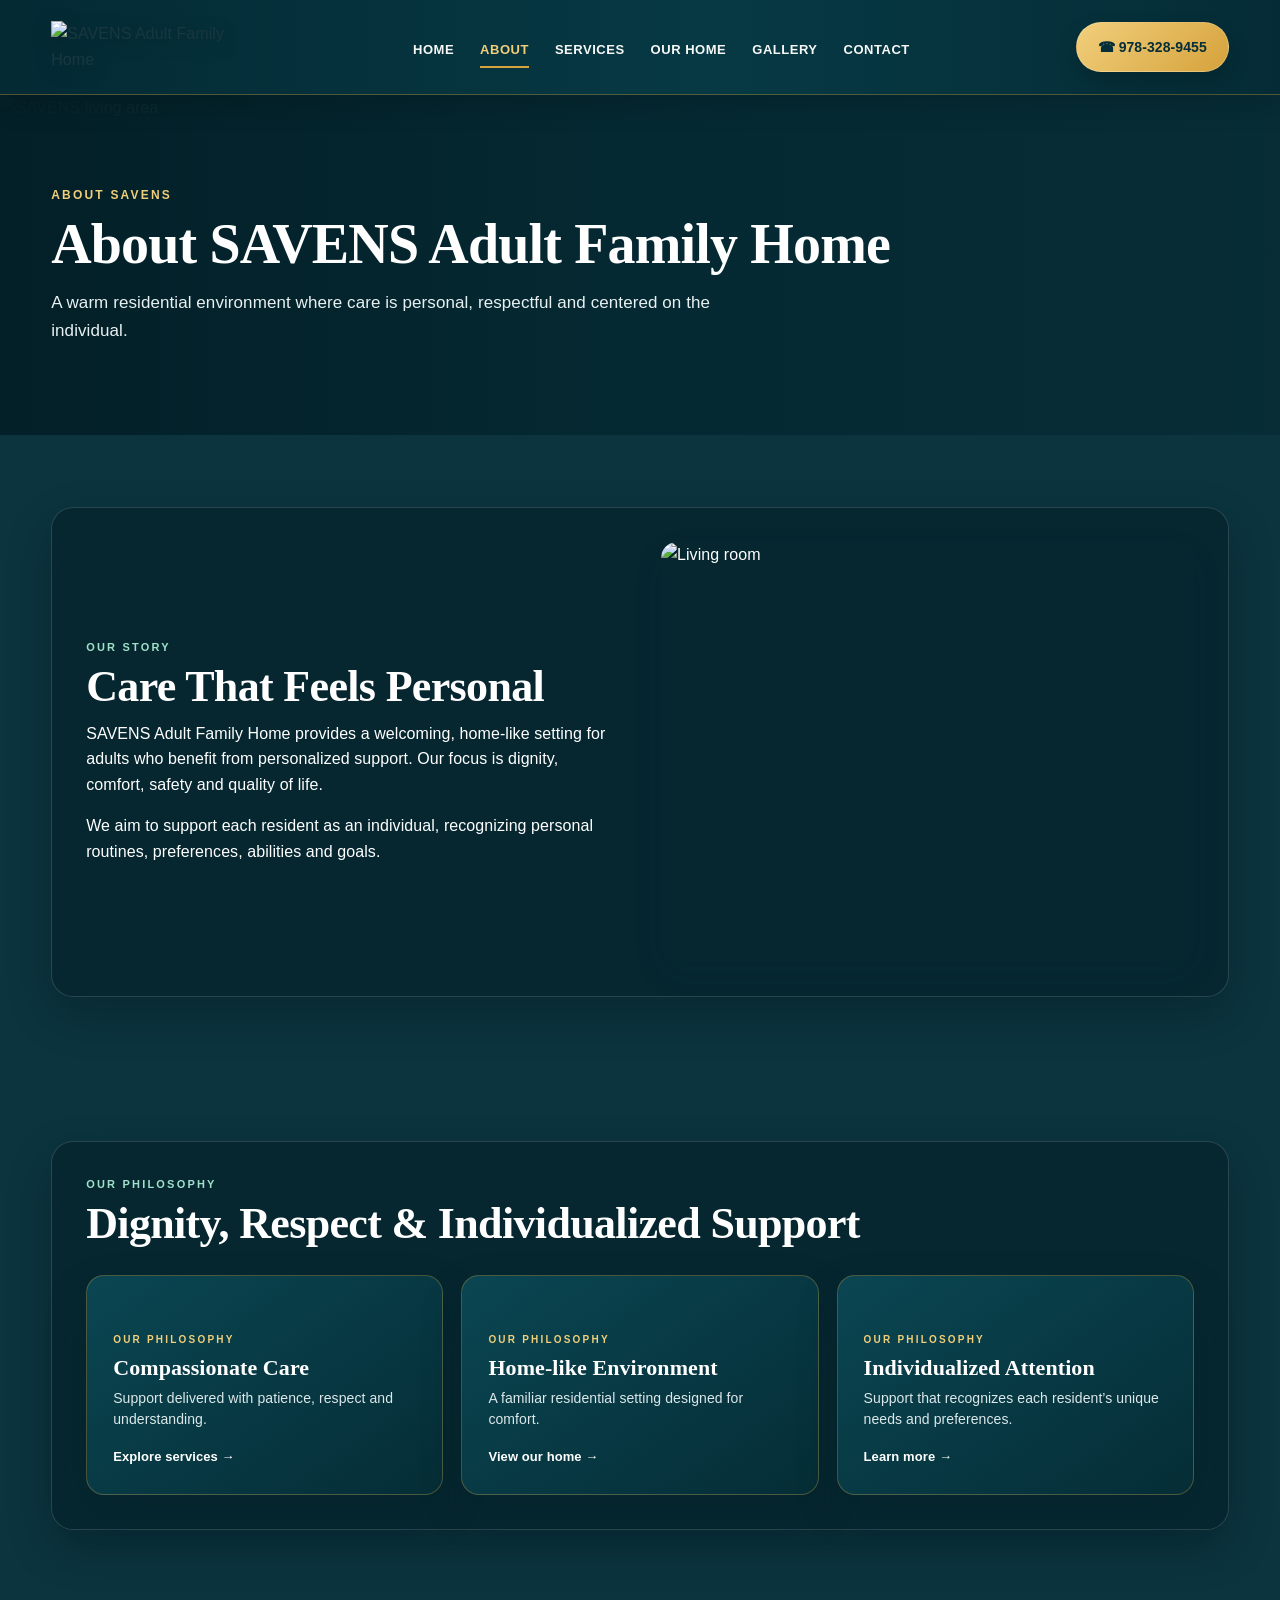
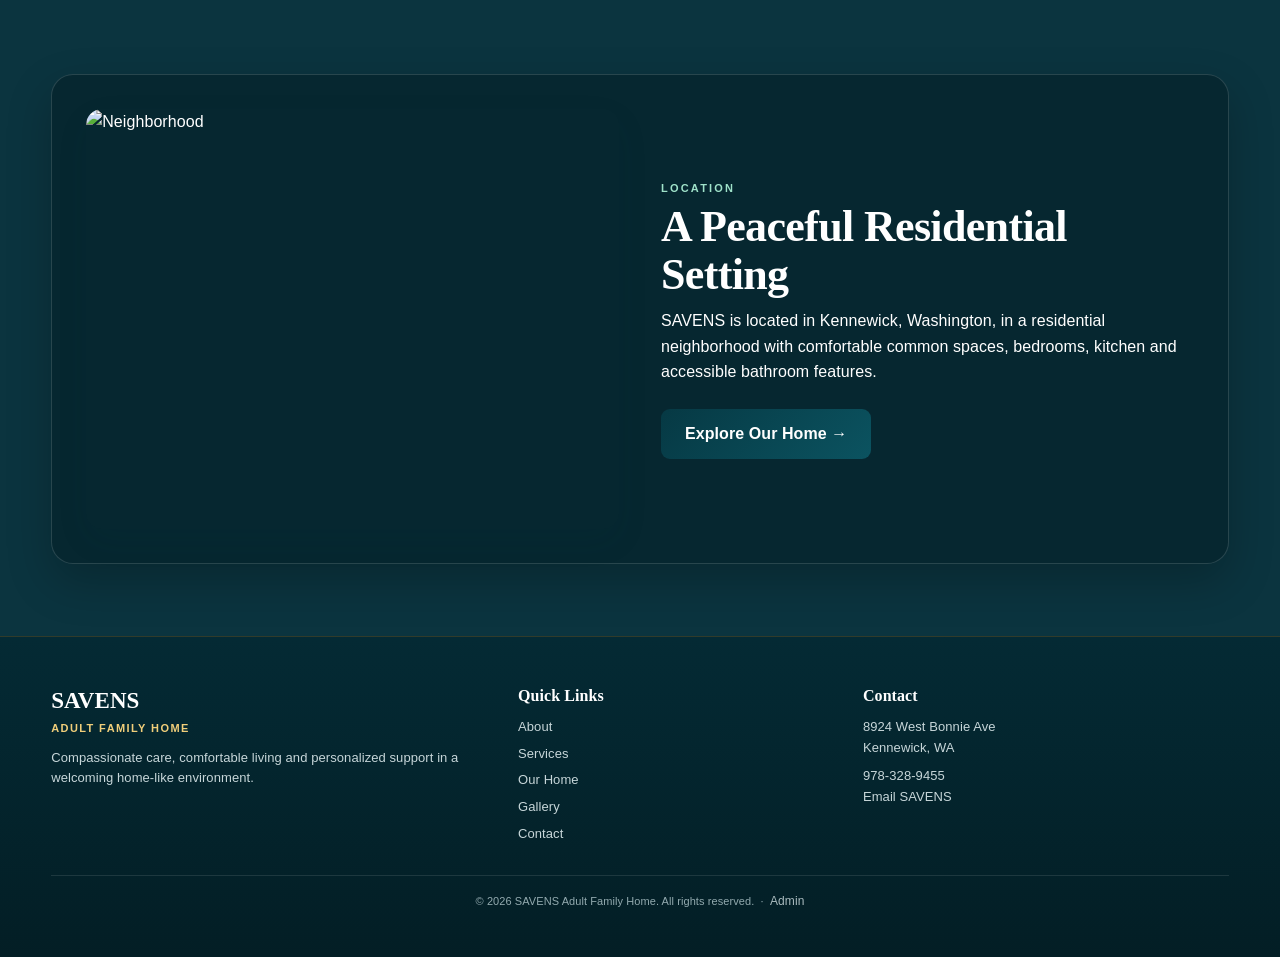
==== about.html @ 7e528ebd "Add files via upload" ====
<!DOCTYPE html><html lang="en"><head><meta charset="UTF-8"><meta name="viewport" content="width=device-width,initial-scale=1.0"><title>About | SAVENS Adult Family Home</title><meta name="description" content="SAVENS Adult Family Home in Kennewick, Washington."><link rel="stylesheet" href="style.css"></head><body><header class="site-header"><div class="container navbar"><a class="brand premium-brand" href="index.html" aria-label="SAVENS Adult Family Home home">
      <img class="site-logo" src="images/savens-logo-premium.png" alt="SAVENS Adult Family Home">
    </a><button class="menu-btn" id="menuBtn" aria-label="Open menu">☰</button><nav class="main-nav" id="mainNav"><a href="index.html" class="">Home</a><a href="about.html" class="active">About</a><a href="services.html" class="">Services</a><a href="our-home.html" class="">Our Home</a><a href="gallery.html" class="">Gallery</a><a href="contact.html" class="">Contact</a></nav><a class="call-btn" href="tel:+19783289455">☎ 978-328-9455</a></div></header>
<section class="page-hero"><img src="images/living-room-wide.jpg" alt="SAVENS living area"><div class="container"><div class="kicker">ABOUT SAVENS</div><h1>About SAVENS Adult Family Home</h1><p>A warm residential environment where care is personal, respectful and centered on the individual.</p></div></section>
<section class="section clean-image-section" style="background-image:url('images/bg-home-about.jpg')"><div class="container grid-2"><div><div class="eyebrow">Our Story</div><h2>Care That Feels Personal</h2><p class="lead">SAVENS Adult Family Home provides a welcoming, home-like setting for adults who benefit from personalized support. Our focus is dignity, comfort, safety and quality of life.</p><p style="margin-top:16px;color:#65797f">We aim to support each resident as an individual, recognizing personal routines, preferences, abilities and goals.</p></div><div class="photo-card"><img src="images/living-room-main.jpg" alt="Living room"></div></div></section>
<section class="section section-soft clean-image-section" style="background-image:url('images/bg-about-philosophy.jpg')"><div class="container"><div class="eyebrow">Our Philosophy</div><h2>Dignity, Respect & Individualized Support</h2>

<div class="reference-three-grid">
  <a class="reference-why-card" href="services.html">
    <span class="reference-kicker">OUR PHILOSOPHY</span>
    <h3>Compassionate Care</h3>
    <p>Support delivered with patience, respect and understanding.</p>
    <span class="reference-link">Explore services →</span>
  </a>
  <a class="reference-why-card" href="our-home.html">
    <span class="reference-kicker">OUR PHILOSOPHY</span>
    <h3>Home-like Environment</h3>
    <p>A familiar residential setting designed for comfort.</p>
    <span class="reference-link">View our home →</span>
  </a>
  <a class="reference-why-card" href="about.html">
    <span class="reference-kicker">OUR PHILOSOPHY</span>
    <h3>Individualized Attention</h3>
    <p>Support that recognizes each resident’s unique needs and preferences.</p>
    <span class="reference-link">Learn more →</span>
  </a>
</div></div></section>
<section class="section clean-image-section" style="background-image:url('images/bg-home-environment.jpg')"><div class="container grid-2"><div class="photo-card"><img src="images/neighborhood.jpg" alt="Neighborhood"></div><div><div class="eyebrow">Location</div><h2>A Peaceful Residential Setting</h2><p class="lead">SAVENS is located in Kennewick, Washington, in a residential neighborhood with comfortable common spaces, bedrooms, kitchen and accessible bathroom features.</p><div class="actions"><a class="btn btn-dark" href="our-home.html">Explore Our Home →</a></div></div></div></section>
<footer><div class="container"><div class="footer-grid"><div><strong>SAVENS</strong><div class="accent">ADULT FAMILY HOME</div><p style="margin-top:10px">Compassionate care, comfortable living and personalized support in a welcoming home-like environment.</p></div><div class="footer-links"><strong style="font-size:16px;margin-bottom:8px">Quick Links</strong><a href="about.html">About</a><a href="services.html">Services</a><a href="our-home.html">Our Home</a><a href="gallery.html">Gallery</a><a href="contact.html">Contact</a></div><div><strong style="font-size:16px;margin-bottom:8px">Contact</strong><p>8924 West Bonnie Ave<br>Kennewick, WA</p><p style="margin-top:8px"><a href="tel:+19783289455">978-328-9455</a></p><p><a href="mailto:josphinemaseri6@gmail.com">Email SAVENS</a></p></div></div><div class="footer-bottom">© 2026 SAVENS Adult Family Home. All rights reserved. &nbsp;·&nbsp; <a class="admin-link" href="admin.html">Admin</a></div></div></footer><script src="script.js"></script></body></html>
---- style.css ----
:root{--navy:#0a3b49;--navy2:#062f3a;--teal:#1e7f86;--mint:#e2f3eb;--gold:#d69a28;--cream:#fbf8f1;--soft:#f2f7f4;--ink:#1e3b44;--muted:#687c82;--line:#dce6e3;--white:#fff;--shadow:0 12px 32px rgba(14,50,59,.08)}
*{box-sizing:border-box;margin:0;padding:0}html{scroll-behavior:smooth}body{font-family:Arial,Helvetica,sans-serif;color:var(--ink);background:#fff;line-height:1.6}img{display:block;width:100%}a{text-decoration:none;color:inherit}.container{width:min(1180px,92%);margin:auto}
.site-header{position:sticky;top:0;z-index:1000;background:rgba(255,255,255,.98);border-bottom:1px solid var(--line);box-shadow:0 2px 12px rgba(0,0,0,.04)}.navbar{min-height:78px;display:flex;align-items:center;justify-content:space-between;gap:22px}.brand{display:flex;align-items:center;gap:12px}.brand-mark{width:50px;height:50px;border:3px solid var(--teal);border-radius:50%;display:grid;place-items:center;color:var(--navy);font-size:24px}.brand strong{display:block;font-family:Georgia,serif;color:var(--navy);font-size:27px;line-height:1}.brand span{display:block;color:var(--gold);font-size:12px;font-weight:900;letter-spacing:1.4px;margin-top:3px}.brand small{display:block;color:#708087;font-size:9px;margin-top:4px}.main-nav{display:flex;align-items:center;gap:26px}.main-nav a{font-size:14px;font-weight:800;color:#29464f;position:relative;padding:28px 0 22px}.main-nav a:after{content:"";position:absolute;left:0;right:0;bottom:14px;height:2px;background:var(--teal);transform:scaleX(0);transition:.2s}.main-nav a:hover:after,.main-nav a.active:after{transform:scaleX(1)}.call-btn{background:var(--navy);color:#fff;padding:12px 19px;border-radius:10px;font-size:14px;font-weight:800;white-space:nowrap}.menu-btn{display:none;border:0;background:transparent;font-size:29px;color:var(--navy);cursor:pointer}
.hero{position:relative;min-height:545px;overflow:hidden;background:#d7e7e2}.hero>img{position:absolute;inset:0;height:100%;object-fit:cover}.hero:after{content:"";position:absolute;inset:0;background:linear-gradient(90deg,rgba(7,49,61,.97) 0%,rgba(7,54,66,.90) 34%,rgba(7,54,66,.44) 58%,rgba(7,54,66,.05) 100%)}.hero-inner{position:relative;z-index:2;min-height:545px;display:flex;align-items:center}.hero-copy{width:min(600px,100%);color:#fff;padding:65px 0}.kicker{font-size:12px;letter-spacing:2.2px;font-weight:900;text-transform:uppercase;margin-bottom:11px}.kicker span{color:var(--gold)}.hero h1,.page-hero h1{font-family:Georgia,serif;font-size:56px;line-height:1.02;margin-bottom:16px}.hero h1 em{font-style:normal;color:var(--gold)}.hero p{font-size:18px;color:#eef6f7;max-width:520px}.hero-location{font-weight:800;margin-top:10px}.actions{display:flex;gap:14px;flex-wrap:wrap;margin-top:24px}.btn{display:inline-flex;align-items:center;justify-content:center;min-height:48px;padding:12px 24px;border-radius:9px;font-weight:800}.btn-gold{background:var(--gold);color:#173a44}.btn-outline{border:2px solid rgba(255,255,255,.9);color:#fff}.btn-dark{background:var(--navy);color:#fff}.hero-points{display:flex;gap:24px;flex-wrap:wrap;margin-top:30px}.hero-point{display:flex;align-items:center;gap:9px;font-size:13px;font-weight:800;line-height:1.15}.hero-point i{font-style:normal;width:42px;height:42px;border:2px solid rgba(255,255,255,.75);border-radius:50%;display:grid;place-items:center}
.page-hero{position:relative;min-height:340px;display:flex;align-items:center;color:#fff;overflow:hidden;background:var(--navy)}.page-hero img{position:absolute;inset:0;height:100%;object-fit:cover;opacity:.5}.page-hero:after{content:"";position:absolute;inset:0;background:linear-gradient(90deg,rgba(6,45,56,.97),rgba(6,45,56,.75),rgba(6,45,56,.25))}.page-hero .container{position:relative;z-index:2}.page-hero p{max-width:680px;font-size:17px;color:#e8f1f2}
.section{padding:78px 0}.section-soft{background:var(--soft)}.section-cream{background:var(--cream)}.eyebrow{font-size:11px;letter-spacing:2.1px;color:var(--teal);font-weight:900;text-transform:uppercase;margin-bottom:6px}h2{font-family:Georgia,serif;color:var(--navy);font-size:40px;line-height:1.08;margin-bottom:10px}.lead{color:var(--muted);font-size:16px;max-width:740px}
.grid-2{display:grid;grid-template-columns:1fr 1fr;gap:42px;align-items:center}.grid-3{display:grid;grid-template-columns:repeat(3,1fr);gap:18px}.grid-4{display:grid;grid-template-columns:repeat(4,1fr);gap:16px}.card{border:1px solid var(--line);background:#fff;border-radius:14px;padding:23px;box-shadow:var(--shadow)}.card h3{color:var(--navy);font-size:18px;margin:10px 0 6px}.card p{font-size:14px;color:#6b7d83}.icon{width:44px;height:44px;border-radius:50%;background:var(--mint);display:grid;place-items:center}.photo-card{overflow:hidden;border-radius:16px;box-shadow:var(--shadow)}.photo-card img{height:420px;object-fit:cover}.photo-grid{display:grid;grid-template-columns:repeat(3,1fr);gap:14px;margin-top:28px}.photo-grid figure{background:#fff;border:1px solid var(--line);border-radius:12px;overflow:hidden;box-shadow:0 6px 18px rgba(15,55,63,.05)}.photo-grid img{height:240px;object-fit:cover}.photo-grid figcaption{padding:10px 12px;font-size:13px;font-weight:800;color:#38545c}
.preview-grid{display:grid;grid-template-columns:repeat(5,1fr);gap:10px;margin-top:24px}.preview-grid figure{background:#fff;border:1px solid var(--line);border-radius:10px;overflow:hidden}.preview-grid img{height:175px;object-fit:cover}.preview-grid figcaption{text-align:center;padding:8px;font-size:12px;font-weight:800}
.service-list{display:grid;gap:18px;margin-top:28px}.service-row{display:grid;grid-template-columns:290px 1fr;gap:26px;align-items:center;background:#fff;border:1px solid var(--line);border-radius:14px;overflow:hidden;box-shadow:var(--shadow)}.service-row img{height:220px;object-fit:cover}.service-row .copy{padding:22px 26px 22px 0}.service-row h3{color:var(--navy);font-size:22px;margin-bottom:7px}.service-row p{color:#65797f}
.cta{background:var(--navy);color:#fff;padding:48px 0}.cta .container{display:flex;justify-content:space-between;gap:30px;align-items:center}.cta h2{color:#fff;margin:0;font-size:34px}.cta p{color:#dbe8ea;max-width:640px}
.contact-wrap{display:grid;grid-template-columns:.8fr 1.2fr}.contact-info{background:#0a4350;color:#fff;padding:58px max(5%,calc((100vw - 1180px)/2)) 58px 5%}.contact-info h2{color:#fff}.contact-info p{color:#d8e5e7;margin-bottom:22px}.contact-line{display:flex;gap:10px;margin:13px 0;align-items:flex-start}.contact-form{background:#f5faf8;padding:58px 5%}.form-row{display:grid;grid-template-columns:1fr 1fr;gap:12px}.form-group{margin-bottom:12px}label{display:block;font-size:11px;font-weight:800;color:#50666d;margin-bottom:4px}input,textarea{width:100%;padding:12px;border:1px solid #d5e1de;border-radius:6px;background:#fff;font:inherit}textarea{min-height:120px;resize:vertical}.submit{width:100%;border:0;background:var(--teal);color:#fff;padding:13px;border-radius:7px;font-weight:800;cursor:pointer}.map{margin-top:18px;border-radius:12px;overflow:hidden;border:1px solid var(--line);height:250px}.map iframe{width:100%;height:100%;border:0}
footer{background:var(--navy2);color:#d6e4e6;padding:34px 0}.footer-grid{display:grid;grid-template-columns:1.4fr 1fr 1.2fr;gap:40px}footer strong{display:block;color:#fff;font-family:Georgia,serif;font-size:23px}footer .accent{color:var(--gold);font-size:11px;font-weight:900;letter-spacing:1.4px}footer p,footer a{font-size:13px;color:#c7d6d9}.footer-links a{display:block;margin:6px 0}.footer-bottom{margin-top:24px;padding-top:16px;border-top:1px solid rgba(255,255,255,.1);font-size:11px;text-align:center;color:#93aaaf}
@media(max-width:900px){.menu-btn{display:block}.call-btn{display:none}.main-nav{display:none;position:absolute;top:78px;left:0;right:0;background:#fff;padding:10px 5%;flex-direction:column;align-items:stretch;gap:0;box-shadow:0 10px 20px rgba(0,0,0,.08)}.main-nav.open{display:flex}.main-nav a{padding:13px 0;border-bottom:1px solid #edf2ef}.main-nav a:after{display:none}.hero{min-height:650px}.hero-inner{min-height:650px;align-items:flex-end}.hero:after{background:linear-gradient(0deg,rgba(7,49,61,.98) 0%,rgba(7,49,61,.96) 48%,rgba(7,49,61,.25) 78%)}.hero-copy{padding:270px 0 45px}.hero h1,.page-hero h1{font-size:44px}.grid-2,.contact-wrap{grid-template-columns:1fr}.grid-3,.grid-4,.preview-grid,.photo-grid{grid-template-columns:repeat(2,1fr)}.service-row{grid-template-columns:1fr}.service-row .copy{padding:0 22px 22px}.cta .container{display:block}.cta .btn{margin-top:18px}.footer-grid{grid-template-columns:1fr}}
@media(max-width:560px){.brand small{display:none}.brand strong{font-size:23px}.brand span{font-size:10px}.hero h1,.page-hero h1{font-size:37px}h2{font-size:32px}.actions{flex-direction:column}.actions .btn{width:100%}.grid-3,.grid-4,.preview-grid,.photo-grid,.form-row{grid-template-columns:1fr}.preview-grid img,.photo-grid img{height:230px}}


/* ===== Interactive navigation cards and image lightbox ===== */
.interactive-card{
  cursor:pointer;
  transition:transform .22s ease, box-shadow .22s ease, border-color .22s ease, background .22s ease;
}
.interactive-card:hover{
  transform:translateY(-5px);
  box-shadow:0 16px 34px rgba(14,50,59,.12);
  border-color:rgba(30,127,134,.38);
}
.interactive-card:focus-visible{
  outline:3px solid var(--gold);
  outline-offset:4px;
}
.card-action{
  display:inline-block;
  margin-top:12px;
  color:var(--teal);
  font-size:12px;
  font-weight:800;
}
.why-section{background:var(--navy);color:#fff}
.why-eyebrow{color:#8fdabf}
.why-title{color:#fff}
.why-lead{color:#dbe8ea;max-width:760px}
.why-grid{display:grid;grid-template-columns:repeat(4,1fr);gap:18px;margin-top:30px}
.why-card{
  border:1px solid rgba(255,255,255,.15);
  background:rgba(255,255,255,.07);
  border-radius:14px;
  padding:26px;
}
.why-card:hover{background:rgba(255,255,255,.11)}
.why-card h3{font-size:18px;margin:10px 0 6px;color:#fff}
.why-card p{font-size:14px;color:#d7e5e8}
.why-card .card-action{color:#9de2c8}
.why-icon{font-size:22px}
.image-open{
  position:relative;
  width:100%;
  border:0;
  padding:0;
  background:transparent;
  cursor:zoom-in;
  display:block;
}
.image-open img{width:100%}
.image-zoom{
  position:absolute;
  right:10px;
  bottom:10px;
  background:rgba(6,47,58,.88);
  color:#fff;
  padding:7px 10px;
  border-radius:18px;
  font-size:11px;
  font-weight:800;
}
.lightbox{
  position:fixed;
  inset:0;
  z-index:5000;
  display:none;
  align-items:center;
  justify-content:center;
  padding:24px;
  background:rgba(3,22,27,.92);
}
.lightbox.open{display:flex}
.lightbox-dialog{position:relative;max-width:min(1100px,94vw);max-height:90vh}
.lightbox img{max-width:100%;max-height:80vh;object-fit:contain;border-radius:10px}
.lightbox-caption{color:#fff;text-align:center;margin-top:10px;font-weight:700}
.lightbox-close,.lightbox-prev,.lightbox-next{
  position:absolute;
  border:0;
  background:rgba(255,255,255,.94);
  color:var(--navy);
  width:44px;height:44px;border-radius:50%;
  font-size:22px;font-weight:800;cursor:pointer;
}
.lightbox-close{right:0;top:-54px}
.lightbox-prev{left:-58px;top:46%}
.lightbox-next{right:-58px;top:46%}
.admin-link{opacity:.85;font-size:12px}
@media(max-width:900px){.why-grid{grid-template-columns:repeat(2,1fr)}}
@media(max-width:560px){
  .why-grid{grid-template-columns:1fr}
  .lightbox-prev{left:4px}.lightbox-next{right:4px}
}


/* ===== Full-photo clickable SAVENS cards ===== */
.service-photo-grid{
  display:grid;
  grid-template-columns:repeat(2,minmax(0,1fr));
  gap:16px;
  margin-top:24px;
}
.service-photo-card,
.why-photo-card{
  position:relative;
  display:block;
  min-height:280px;
  border-radius:16px;
  overflow:hidden;
  background-size:cover;
  background-position:center;
  border:1px solid rgba(12,59,73,.14);
  box-shadow:0 10px 30px rgba(10,45,54,.10);
  text-decoration:none;
  color:#fff;
  isolation:isolate;
  transition:transform .25s ease,box-shadow .25s ease,border-color .25s ease;
}
.service-photo-card::before,
.why-photo-card::before{
  content:"";
  position:absolute;
  inset:0;
  background:linear-gradient(
    180deg,
    rgba(5,31,38,.04) 10%,
    rgba(5,31,38,.32) 48%,
    rgba(4,27,34,.92) 100%
  );
  z-index:-1;
}
.service-photo-card:hover,
.why-photo-card:hover{
  transform:translateY(-5px);
  box-shadow:0 18px 38px rgba(10,45,54,.18);
  border-color:rgba(214,154,40,.60);
}
.service-photo-card:focus-visible,
.why-photo-card:focus-visible{
  outline:3px solid var(--gold);
  outline-offset:4px;
}
.service-photo-overlay,
.why-photo-overlay{
  min-height:280px;
  padding:24px;
  display:flex;
  flex-direction:column;
  justify-content:flex-end;
  gap:8px;
}
.service-photo-kicker,
.why-photo-kicker{
  color:#ffd777;
  font-size:10px;
  letter-spacing:1.4px;
  font-weight:900;
}
.service-photo-card h3,
.why-photo-card h3{
  color:#fff;
  font-size:20px;
  line-height:1.18;
  margin:0;
  text-shadow:0 1px 4px rgba(0,0,0,.35);
}
.service-photo-card p,
.why-photo-card p{
  color:#eef6f7;
  font-size:13px;
  line-height:1.5;
  max-width:95%;
}
.service-photo-link{
  display:inline-flex;
  align-items:center;
  margin-top:4px;
  color:#fff;
  font-size:12px;
  font-weight:900;
  letter-spacing:.2px;
}
.why-photo-grid{
  display:grid;
  grid-template-columns:repeat(4,minmax(0,1fr));
  gap:16px;
  margin-top:30px;
}
.why-photo-card{
  min-height:320px;
}
.why-photo-overlay{
  min-height:320px;
}
@media(max-width:900px){
  .service-photo-grid{grid-template-columns:1fr 1fr}
  .why-photo-grid{grid-template-columns:1fr 1fr}
}
@media(max-width:560px){
  .service-photo-grid,
  .why-photo-grid{grid-template-columns:1fr}
  .service-photo-card,
  .service-photo-overlay,
  .why-photo-card,
  .why-photo-overlay{min-height:300px}
}


/* ===== Ticket-style full-photo SAVENS cards ===== */
.ticket-card-grid{
  display:grid;
  gap:16px;
  margin-top:28px;
}
.ticket-card-grid.three{
  grid-template-columns:repeat(3,minmax(0,1fr));
}
.ticket-photo-card{
  position:relative;
  display:block;
  min-height:390px;
  overflow:hidden;
  border-radius:18px;
  background-size:cover;
  background-position:center;
  color:#fff;
  text-decoration:none;
  border:1px solid rgba(214,154,40,.38);
  box-shadow:0 12px 28px rgba(7,38,45,.14);
  isolation:isolate;
  transition:transform .25s ease,box-shadow .25s ease,border-color .25s ease;
}
.ticket-photo-card::before{
  content:"";
  position:absolute;
  inset:0;
  background:
    linear-gradient(
      180deg,
      rgba(5,24,30,.04) 0%,
      rgba(5,24,30,.18) 36%,
      rgba(5,24,30,.84) 70%,
      rgba(5,24,30,.98) 100%
    );
  z-index:-1;
}
.ticket-photo-card:hover{
  transform:translateY(-6px);
  box-shadow:0 20px 42px rgba(7,38,45,.22);
  border-color:rgba(214,154,40,.75);
}
.ticket-photo-card:focus-visible{
  outline:3px solid var(--gold);
  outline-offset:4px;
}
.ticket-card-overlay{
  min-height:390px;
  padding:20px;
  display:flex;
  flex-direction:column;
  justify-content:flex-end;
}
.ticket-badge{
  align-self:flex-start;
  margin-bottom:auto;
  padding:6px 11px;
  border-radius:999px;
  border:1px solid rgba(255,215,119,.45);
  background:rgba(10,59,73,.72);
  color:#ffd777;
  font-size:10px;
  font-weight:900;
  letter-spacing:.7px;
  backdrop-filter:blur(3px);
}
.ticket-content{
  margin-top:120px;
}
.ticket-kicker{
  display:block;
  color:#ffd777;
  font-size:10px;
  font-weight:900;
  letter-spacing:1.3px;
  margin-bottom:5px;
}
.ticket-photo-card h3{
  color:#fff;
  font-size:23px;
  line-height:1.15;
  margin:0 0 7px;
  text-shadow:0 2px 6px rgba(0,0,0,.42);
}
.ticket-photo-card p{
  color:#e9f2f3;
  font-size:14px;
  line-height:1.5;
  margin:0;
}
.ticket-button{
  align-self:flex-end;
  margin-top:18px;
  padding:10px 14px;
  border-radius:9px;
  background:var(--gold);
  color:#163740;
  font-size:11px;
  font-weight:900;
  letter-spacing:.3px;
}
@media(max-width:900px){
  .ticket-card-grid.three{grid-template-columns:1fr 1fr}
}
@media(max-width:560px){
  .ticket-card-grid.three{grid-template-columns:1fr}
  .ticket-photo-card,.ticket-card-overlay{min-height:360px}
}


/* ===== Care-photo section backgrounds ===== */
.photo-bg-section{
  position:relative;
  isolation:isolate;
  background-size:cover;
  background-position:center;
  background-repeat:no-repeat;
}
.photo-bg-section::before{
  content:"";
  position:absolute;
  inset:0;
  background:rgba(255,255,255,.88);
  z-index:-1;
}
.photo-bg-section.soft-overlay::before{
  background:rgba(242,247,244,.90);
}
.photo-bg-section.dark-overlay::before{
  background:rgba(7,49,61,.78);
}
.photo-bg-section.dark-overlay h2,
.photo-bg-section.dark-overlay h3,
.photo-bg-section.dark-overlay .lead,
.photo-bg-section.dark-overlay p{
  color:#fff;
}
.photo-bg-section.dark-overlay .eyebrow{
  color:#9de2c8;
}


/* ===== FULL-PAGE SAVENS PHOTO BACKGROUNDS ===== */
body.home-bg,
body.about-bg,
body.services-bg,
body.homecare-bg,
body.gallery-bg,
body.contact-bg{
  background-size:cover;
  background-position:center;
  background-repeat:no-repeat;
  background-attachment:fixed;
}
body.home-bg{background-image:url('images/care-outdoor.jpg')}
body.about-bg{background-image:url('images/care-wheelchair.jpg')}
body.services-bg{background-image:url('images/care-team.jpg')}
body.homecare-bg{background-image:url('images/care-wheelchair.jpg')}
body.gallery-bg{background-image:url('images/care-outdoor.jpg')}
body.contact-bg{background-image:url('images/care-team.jpg')}

/* Remove the large plain-white page bands and let the photo show through. */
body.home-bg .section,
body.about-bg .section,
body.services-bg .section,
body.homecare-bg .section,
body.gallery-bg .section,
body.contact-bg .section{
  background:rgba(245,249,247,.78);
  backdrop-filter:blur(1px);
}
body.home-bg .section-soft,
body.about-bg .section-soft,
body.services-bg .section-soft,
body.homecare-bg .section-soft,
body.gallery-bg .section-soft,
body.contact-bg .section-soft{
  background:rgba(230,240,235,.80);
}
body.home-bg .section-cream,
body.about-bg .section-cream,
body.services-bg .section-cream,
body.homecare-bg .section-cream,
body.gallery-bg .section-cream,
body.contact-bg .section-cream{
  background:rgba(250,245,234,.80);
}

/* Existing special photo sections should be slightly more transparent so the image is obvious. */
.photo-bg-section::before{background:rgba(255,255,255,.66)}
.photo-bg-section.soft-overlay::before{background:rgba(238,246,242,.70)}

/* Keep individual text/content cards readable without creating giant white page blocks. */
.card,
.photo-grid figure,
.preview-grid figure{
  background:rgba(255,255,255,.92);
}
.contact-form{
  background:rgba(245,250,248,.82);
}


/* ===== FINAL: NO PLAIN EMPTY BANDS ===== */
/* Every main content section now has a real photo covering the full width. */
.full-image-section{
  position:relative !important;
  isolation:isolate;
  background-size:cover !important;
  background-position:center !important;
  background-repeat:no-repeat !important;
  background-color:transparent !important;
}
.full-image-section::before{
  content:"";
  position:absolute;
  inset:0;
  z-index:-1;
  background:rgba(246,250,248,.76);
}
/* Softer tint for sections that previously used pale backgrounds. */
.full-image-section.section-soft::before{
  background:rgba(235,244,240,.78);
}
.full-image-section.section-cream::before{
  background:rgba(251,247,238,.78);
}
/* Dark CTA sections remain readable while still showing their photo. */
.full-image-section.cta::before,
.full-image-section.why-section::before{
  background:rgba(6,47,58,.83);
}
.full-image-section.cta h2,
.full-image-section.cta p,
.full-image-section.why-section h2,
.full-image-section.why-section p{
  color:#fff;
}
/* Remove old solid section fills that were causing the white/green blank bands. */
body .section,
body .section-soft,
body .section-cream,
body .cta,
body .why-section{
  background-color:transparent !important;
}
/* Keep content legible without hiding the background image across the whole section. */
.full-image-section > .container{
  position:relative;
  z-index:1;
}


/* =========================================================
   FINAL CLEAN FULL-IMAGE LAYOUT
   NO full-page white/green transparent veil.
   Photos remain fully visible; only local content panels
   receive backgrounds for readability.
   ========================================================= */

html, body{
  background:#0b343f !important;
}

.clean-image-section{
  position:relative !important;
  background-size:cover !important;
  background-position:center !important;
  background-repeat:no-repeat !important;
  background-color:transparent !important;
  min-height:520px;
  display:flex;
  align-items:center;
  padding:72px 0 !important;
}

/* Kill every old large translucent overlay. */
.clean-image-section::before,
.clean-image-section::after{
  content:none !important;
  display:none !important;
}

/* Never paint the whole section white, cream, or pale green. */
body .clean-image-section.section,
body .clean-image-section.section-soft,
body .clean-image-section.section-cream,
body .clean-image-section.cta,
body .clean-image-section.why-section{
  background-color:transparent !important;
}

/* Localized readable panel only. This is NOT a page-wide veil. */
.clean-image-section > .container{
  position:relative;
  z-index:2;
  padding:34px;
  border-radius:22px;
  background:rgba(5,37,46,.86);
  border:1px solid rgba(255,255,255,.14);
  box-shadow:0 18px 45px rgba(0,0,0,.22);
  color:#fff;
}

/* Make headings and body copy readable on the localized dark panel. */
.clean-image-section h2,
.clean-image-section h3,
.clean-image-section .lead,
.clean-image-section p{
  color:#fff !important;
}
.clean-image-section .eyebrow{
  color:#9fe2c9 !important;
}

/* Cards keep their own normal treatment. */
.clean-image-section .card,
.clean-image-section .photo-grid figure,
.clean-image-section .preview-grid figure{
  background:#fff !important;
  color:var(--ink) !important;
}
.clean-image-section .card h3,
.clean-image-section .card p,
.clean-image-section .photo-grid figcaption,
.clean-image-section .preview-grid figcaption{
  color:var(--ink) !important;
}

/* Full-photo ticket/service cards stay photographic and clickable. */
.clean-image-section .ticket-photo-card,
.clean-image-section .service-photo-card,
.clean-image-section .why-photo-card{
  background-color:#153c45 !important;
}

/* Contact page: keep form readable without blank white bands. */
.contact-form{
  background:rgba(5,37,46,.92) !important;
  color:#fff;
}
.contact-form h2,
.contact-form label{
  color:#fff !important;
}
.contact-form .eyebrow{color:#9fe2c9 !important}

/* Mobile */
@media(max-width:900px){
  .clean-image-section{
    min-height:auto;
    padding:46px 0 !important;
    background-attachment:scroll;
  }
  .clean-image-section > .container{
    padding:24px;
  }
}


/* ===== Contact email + customer feedback improvements ===== */
.contact-info strong{
  color:#fff;
}
.direct-email-button{
  display:inline-flex;
  align-items:center;
  justify-content:center;
  margin-top:24px;
  padding:13px 20px;
  border-radius:9px;
  background:var(--gold);
  color:#163740;
  font-weight:900;
  text-decoration:none;
}
.direct-email-button:hover{
  filter:brightness(1.04);
}
.form-intro{
  margin:-2px 0 18px;
  color:#dbe8ea !important;
}
.contact-form select{
  width:100%;
  padding:12px;
  border:1px solid #d5e1de;
  border-radius:6px;
  background:#fff;
  color:#263f47;
  font:inherit;
  min-height:48px;
}
.form-note{
  margin-top:12px;
  font-size:12px;
  line-height:1.5;
  color:#dbe8ea !important;
}
.thank-you-page{
  min-height:68vh;
  display:grid;
  place-items:center;
  padding:70px 5%;
  background:
    linear-gradient(rgba(5,37,46,.70),rgba(5,37,46,.70)),
    url('images/bg-contact.jpg') center/cover no-repeat;
}
.thank-you-card{
  width:min(720px,100%);
  padding:44px;
  border-radius:22px;
  background:rgba(255,255,255,.96);
  text-align:center;
  box-shadow:0 20px 50px rgba(0,0,0,.20);
}
.thank-you-card h1{
  font-family:Georgia,serif;
  color:var(--navy);
  font-size:42px;
  line-height:1.1;
  margin-bottom:14px;
}
.thank-you-card p{
  color:var(--muted);
  margin:6px auto;
  max-width:570px;
}
.thank-check{
  width:68px;
  height:68px;
  margin:0 auto 18px;
  border-radius:50%;
  display:grid;
  place-items:center;
  background:var(--mint);
  color:var(--navy);
  font-size:34px;
  font-weight:900;
}
.thank-actions{
  display:flex;
  justify-content:center;
  flex-wrap:wrap;
  gap:12px;
  margin-top:26px;
}
.btn-email{
  background:var(--teal);
  color:#fff;
}
@media(max-width:560px){
  .thank-you-card{padding:30px 20px}
  .thank-you-card h1{font-size:34px}
  .thank-actions .btn{width:100%}
}


/* =========================================================
   CORRECTION PASS
   ========================================================= */

/* SERVICES: remove blank white half-cards */
.services-photo-grid{
  display:grid;
  grid-template-columns:repeat(2,minmax(0,1fr));
  gap:20px;
  margin-top:28px;
}
.service-feature-card{
  position:relative;
  min-height:360px;
  border-radius:18px;
  overflow:hidden;
  background-size:cover;
  background-position:center;
  text-decoration:none;
  color:#fff;
  border:1px solid rgba(255,255,255,.18);
  box-shadow:0 15px 34px rgba(0,0,0,.18);
  isolation:isolate;
  transition:transform .22s ease,box-shadow .22s ease;
}
.service-feature-card::before{
  content:"";
  position:absolute;
  inset:0;
  z-index:-1;
  background:linear-gradient(
    180deg,
    rgba(4,28,35,.04) 0%,
    rgba(4,28,35,.18) 35%,
    rgba(4,28,35,.88) 75%,
    rgba(4,28,35,.97) 100%
  );
}
.service-feature-card:hover{
  transform:translateY(-5px);
  box-shadow:0 22px 44px rgba(0,0,0,.24);
}
.service-feature-content{
  min-height:360px;
  padding:24px;
  display:flex;
  flex-direction:column;
  justify-content:flex-end;
}
.service-feature-card h3{
  color:#fff !important;
  font-size:25px;
  line-height:1.15;
  margin:7px 0 8px;
}
.service-feature-card p{
  color:#eef6f7 !important;
  font-size:14px;
  margin:0;
  max-width:94%;
}
.service-label{
  color:#ffd777;
  font-size:10px;
  font-weight:900;
  letter-spacing:1.25px;
}
.service-button{
  align-self:flex-start;
  margin-top:17px;
  padding:10px 13px;
  border-radius:9px;
  background:var(--gold);
  color:#173a44;
  font-size:11px;
  font-weight:900;
}

/* CONTACT: cleaner spacing and wrap */
.contact-wrap{
  grid-template-columns:minmax(0,.92fr) minmax(0,1.08fr) !important;
}
.contact-info,
.contact-form{
  min-width:0;
}
.contact-info{
  padding:58px clamp(28px,5vw,78px) !important;
}
.contact-line,
.contact-line > div,
.contact-line > span:last-child{
  min-width:0;
}
.contact-line a{
  overflow-wrap:anywhere;
  word-break:break-word;
}
.contact-info h2{
  font-size:44px;
  line-height:1.05;
}
.contact-info p{
  max-width:560px;
}
.contact-form{
  padding:58px clamp(28px,5vw,72px) !important;
}
.contact-form input,
.contact-form textarea,
.contact-form select{
  font-size:16px;
}
.contact-form textarea{
  min-height:150px;
}

/* White gallery cards stay readable */
.preview-grid figure,
.photo-grid figure{
  background:#fff !important;
}
.preview-grid figcaption,
.photo-grid figcaption{
  color:#173a44 !important;
}
.clean-image-section .preview-grid figure *,
.clean-image-section .photo-grid figure *{
  color:#173a44 !important;
}

/* Keep dark content panels proportional */
.clean-image-section > .container{
  width:min(1180px,92%);
  background:rgba(5,37,46,.82) !important;
}

/* Real SAVENS photo for Our Home page sections */
body.homecare-bg,
body.homecare-bg .clean-image-section{
  background-image:url('images/living-room-main.jpg') !important;
  background-size:cover !important;
  background-position:center !important;
}

/* Prevent old service row styles from affecting new service cards */
.service-row{display:none !important;}

@media(max-width:900px){
  .services-photo-grid{grid-template-columns:1fr;}
  .contact-wrap{grid-template-columns:1fr !important;}
}
@media(max-width:560px){
  .service-feature-card,
  .service-feature-content{min-height:320px;}
  .contact-info h2{font-size:36px;}
}


/* =========================================================
   SAVENS REFERENCE-STYLE FINAL
   Compact dark cards, gold accents, no giant empty card areas.
   ========================================================= */

.home-services-ref{
  overflow:visible !important;
}
.home-services-ref .container{
  padding-top:34px !important;
  padding-bottom:34px !important;
}

/* Reference service cards */
.reference-service-grid{
  display:grid;
  grid-template-columns:repeat(2,minmax(0,1fr));
  gap:18px;
  margin-top:26px;
}
.reference-service-card{
  position:relative;
  min-height:205px;
  display:flex;
  flex-direction:column;
  justify-content:center;
  padding:26px 70px 26px 26px;
  border-radius:18px;
  border:1px solid rgba(214,154,40,.55);
  background:linear-gradient(145deg,#123640 0%,#09282f 100%);
  color:#fff;
  text-decoration:none;
  box-shadow:0 14px 30px rgba(0,0,0,.16);
  transition:transform .22s ease,border-color .22s ease,box-shadow .22s ease;
}
.reference-service-card:hover{
  transform:translateY(-4px);
  border-color:#e0a62c;
  box-shadow:0 20px 38px rgba(0,0,0,.22);
}
.reference-service-card h3{
  color:#fff !important;
  margin:7px 0 8px;
  font-size:23px;
  line-height:1.15;
}
.reference-service-card p{
  color:#dce8ea !important;
  margin:0;
  font-size:14px;
  line-height:1.5;
}
.reference-kicker{
  display:block;
  color:#f3b739;
  font-size:10px;
  font-weight:900;
  letter-spacing:1.35px;
}
.reference-arrow{
  position:absolute;
  right:22px;
  bottom:22px;
  width:44px;
  height:44px;
  display:grid;
  place-items:center;
  border-radius:50%;
  border:1px solid #e0a62c;
  color:#f3b739;
  font-size:21px;
  font-weight:900;
}

/* Why / philosophy / home detail cards */
.reference-why-grid{
  display:grid;
  grid-template-columns:repeat(4,minmax(0,1fr));
  gap:18px;
  margin-top:28px;
}
.reference-three-grid{
  display:grid;
  grid-template-columns:repeat(3,minmax(0,1fr));
  gap:18px;
  margin-top:28px;
}
.reference-why-card{
  min-height:220px;
  display:flex;
  flex-direction:column;
  justify-content:flex-end;
  padding:26px;
  border-radius:18px;
  border:1px solid rgba(214,154,40,.42);
  background:linear-gradient(145deg,rgba(16,54,64,.98),rgba(7,38,46,.98));
  color:#fff;
  text-decoration:none;
  box-shadow:0 14px 30px rgba(0,0,0,.16);
  transition:transform .22s ease,border-color .22s ease;
}
.reference-why-card:hover{
  transform:translateY(-4px);
  border-color:#e0a62c;
}
.reference-why-card h3{
  color:#fff !important;
  margin:8px 0 8px;
  font-size:22px;
  line-height:1.12;
}
.reference-why-card p{
  color:#dce8ea !important;
  margin:0;
  font-size:14px;
  line-height:1.5;
}
.reference-link{
  margin-top:17px;
  color:#fff;
  font-size:13px;
  font-weight:900;
}

/* Fix clipped headings caused by old styles */
.clean-image-section,
.photo-bg-section{
  overflow:visible !important;
}
.clean-image-section h2,
.photo-bg-section h2{
  margin-top:0 !important;
  padding-top:0 !important;
  line-height:1.08 !important;
}

/* Keep existing Our Home gallery neat */
.preview-grid{
  align-items:stretch;
}
.preview-grid figure{
  overflow:hidden;
  border-radius:14px !important;
}
.preview-grid img{
  height:220px !important;
  object-fit:cover !important;
}

/* Responsive */
@media(max-width:1000px){
  .reference-why-grid{grid-template-columns:repeat(2,minmax(0,1fr));}
  .reference-three-grid{grid-template-columns:repeat(2,minmax(0,1fr));}
}
@media(max-width:760px){
  .reference-service-grid,
  .reference-why-grid,
  .reference-three-grid{
    grid-template-columns:1fr;
  }
  .reference-service-card,
  .reference-why-card{
    min-height:190px;
  }
}


/* =========================================================
   FINAL RESPONSIVE / ANDROID-FIRST PASS
   ========================================================= */

html{
  -webkit-text-size-adjust:100%;
}
body{
  overflow-x:hidden;
}
img, video, iframe{
  max-width:100%;
}
.container{
  width:min(1180px,92%);
}

/* Premium logo */
.premium-brand{
  flex:0 0 auto;
  min-width:0;
}
.site-logo{
  display:block;
  width:210px;
  max-width:32vw;
  height:auto;
  object-fit:contain;
}

/* Header */
.navbar{
  gap:18px;
}
.main-nav{
  min-width:0;
}
.main-nav a{
  white-space:nowrap;
}
.menu-btn{
  min-width:44px;
  min-height:44px;
  align-items:center;
  justify-content:center;
}

/* Better tap targets */
.btn,
.call-btn,
.submit,
.main-nav a,
.direct-email-button,
.reference-service-card,
.reference-why-card,
.service-feature-card,
.ticket-photo-card,
.image-open{
  -webkit-tap-highlight-color:transparent;
}
.btn,
.call-btn,
.submit,
.direct-email-button{
  min-height:48px;
}

/* Prevent text and cards from overflowing */
.grid-2 > *,
.grid-3 > *,
.grid-4 > *,
.reference-service-grid > *,
.reference-why-grid > *,
.reference-three-grid > *,
.preview-grid > *,
.photo-grid > *,
.services-photo-grid > *,
.contact-wrap > *{
  min-width:0;
}
h1,h2,h3,p,a,span,label{
  overflow-wrap:anywhere;
}

/* Form controls safe on Android/iOS */
input, textarea, select, button{
  max-width:100%;
}
input, textarea, select{
  font-size:16px !important;
}
select{
  min-height:48px;
}

/* Gallery/lightbox on phones */
.lightbox{
  padding:14px;
}
.lightbox-dialog{
  width:min(100%,900px);
  max-width:100%;
}
.lightbox img{
  max-height:72vh;
}
.lightbox-close{
  top:8px;
  right:8px;
  position:fixed;
  z-index:2;
}
.lightbox-prev,
.lightbox-next{
  width:44px;
  height:44px;
  top:50%;
  transform:translateY(-50%);
}
.lightbox-prev{left:8px}
.lightbox-next{right:8px}

/* Tablet */
@media (max-width: 980px){
  .site-logo{
    width:180px;
    max-width:42vw;
  }

  .menu-btn{
    display:flex !important;
  }

  .call-btn{
    display:none !important;
  }

  .main-nav{
    display:none !important;
    position:absolute;
    top:100%;
    left:0;
    right:0;
    background:#fff;
    padding:10px 5% 16px;
    flex-direction:column;
    align-items:stretch;
    gap:0;
    box-shadow:0 14px 28px rgba(0,0,0,.12);
    max-height:calc(100vh - 80px);
    overflow-y:auto;
  }

  .main-nav.open{
    display:flex !important;
  }

  .main-nav a{
    padding:14px 4px;
    border-bottom:1px solid #e8efec;
    font-size:15px;
  }

  .main-nav a:last-child{
    border-bottom:0;
  }

  .hero-copy{
    width:min(100%,620px);
  }

  .reference-service-grid,
  .reference-why-grid,
  .reference-three-grid,
  .services-photo-grid,
  .preview-grid,
  .photo-grid,
  .grid-4{
    grid-template-columns:repeat(2,minmax(0,1fr)) !important;
  }

  .grid-2,
  .about-grid,
  .services-layout,
  .contact-wrap{
    grid-template-columns:1fr !important;
  }

  .contact-info,
  .contact-form{
    width:100%;
  }

  .photo-card img,
  .feature-photo img{
    height:auto;
    max-height:520px;
  }
}

/* Android / phone */
@media (max-width: 640px){
  .container{
    width:min(94%,560px);
  }

  .site-header{
    position:sticky;
    top:0;
  }

  .navbar{
    min-height:68px;
    gap:10px;
  }

  .site-logo{
    width:142px;
    max-width:60vw;
  }

  .menu-btn{
    font-size:27px;
  }

  .hero,
  .hero-inner{
    min-height:590px;
  }

  .hero-copy{
    padding:220px 0 36px !important;
  }

  .hero h1,
  .page-hero h1{
    font-size:36px !important;
    line-height:1.04 !important;
  }

  h2{
    font-size:30px !important;
    line-height:1.1 !important;
  }

  .lead,
  .hero p,
  .page-hero p{
    font-size:15px !important;
  }

  .section{
    padding:46px 0 !important;
  }

  .clean-image-section{
    padding:34px 0 !important;
    min-height:auto !important;
  }

  .clean-image-section > .container{
    width:min(94%,560px) !important;
    padding:20px !important;
    border-radius:16px !important;
  }

  .actions{
    flex-direction:column;
    gap:10px;
  }

  .actions .btn,
  .btn,
  .direct-email-button{
    width:100%;
  }

  .hero-points{
    display:grid !important;
    grid-template-columns:1fr;
    gap:12px;
  }

  .reference-service-grid,
  .reference-why-grid,
  .reference-three-grid,
  .services-photo-grid,
  .preview-grid,
  .photo-grid,
  .grid-3,
  .grid-4{
    grid-template-columns:1fr !important;
  }

  .reference-service-card{
    min-height:170px !important;
    padding:22px 58px 22px 20px !important;
  }

  .reference-service-card h3,
  .reference-why-card h3,
  .service-feature-card h3{
    font-size:20px !important;
  }

  .reference-why-card{
    min-height:170px !important;
    padding:22px !important;
  }

  .reference-arrow{
    width:40px;
    height:40px;
    right:16px;
    bottom:16px;
  }

  .preview-grid img,
  .photo-grid img{
    height:220px !important;
  }

  .service-feature-card,
  .service-feature-content{
    min-height:300px !important;
  }

  .contact-info,
  .contact-form{
    padding:34px 20px !important;
  }

  .contact-info h2{
    font-size:34px !important;
  }

  .form-row{
    grid-template-columns:1fr !important;
  }

  .map{
    height:230px;
  }

  .footer-grid{
    grid-template-columns:1fr !important;
    gap:24px !important;
  }

  footer{
    text-align:left;
  }

  .thank-you-card{
    padding:26px 18px !important;
  }

  .thank-you-card h1{
    font-size:32px !important;
  }
}

/* Small Android phones */
@media (max-width: 380px){
  .site-logo{
    width:125px;
  }

  .hero h1,
  .page-hero h1{
    font-size:32px !important;
  }

  h2{
    font-size:27px !important;
  }

  .reference-service-card,
  .reference-why-card{
    border-radius:14px;
  }

  .clean-image-section > .container{
    padding:17px !important;
  }
}


/* =========================================================
   PREMIUM DARK HEADER — FINAL
   Removes the white header strip and matches SAVENS palette.
   ========================================================= */

.site-header{
  background:rgba(6,47,58,.98) !important;
  border-bottom:1px solid rgba(214,154,40,.32) !important;
  box-shadow:0 4px 18px rgba(0,0,0,.20) !important;
  backdrop-filter:blur(8px);
}

.navbar{
  min-height:86px !important;
}

/* Premium logo sits cleanly on dark header */
.premium-brand{
  display:flex;
  align-items:center;
}
.site-logo{
  width:190px !important;
  max-height:76px;
  object-fit:contain;
}

/* Desktop navigation */
.main-nav a{
  color:#ffffff !important;
  font-weight:800;
}
.main-nav a:hover{
  color:#f0bd50 !important;
}
.main-nav a:after{
  background:#d69a28 !important;
}
.main-nav a.active{
  color:#f0bd50 !important;
}

/* Gold phone button */
.call-btn{
  background:linear-gradient(135deg,#f4c75e,#d99b28) !important;
  color:#073843 !important;
  border:1px solid rgba(255,255,255,.20);
  box-shadow:0 6px 16px rgba(0,0,0,.18);
}
.call-btn:hover{
  filter:brightness(1.05);
  transform:translateY(-1px);
}

/* Mobile menu button */
.menu-btn{
  color:#ffffff !important;
}

/* Mobile/tablet dropdown stays dark, not white */
@media(max-width:980px){
  .main-nav{
    background:#073843 !important;
    border-top:1px solid rgba(214,154,40,.28);
  }

  .main-nav a{
    color:#ffffff !important;
    border-bottom:1px solid rgba(255,255,255,.10) !important;
  }

  .main-nav a:hover,
  .main-nav a.active{
    color:#f0bd50 !important;
    background:rgba(255,255,255,.04);
  }

  .site-logo{
    width:160px !important;
    max-height:66px;
  }
}

/* Android / small screens */
@media(max-width:640px){
  .navbar{
    min-height:72px !important;
  }

  .site-logo{
    width:138px !important;
    max-height:58px;
  }

  .menu-btn{
    width:46px;
    height:46px;
    border:1px solid rgba(214,154,40,.35);
    border-radius:10px;
    background:rgba(255,255,255,.04);
  }
}

@media(max-width:380px){
  .site-logo{
    width:122px !important;
  }
}


/* =========================================================
   MOBILE DISTINCT-LAYOUT PASS
   Keeps each section visually different on Android instead
   of turning the whole site into one repetitive vertical stack.
   ========================================================= */

@media (max-width: 640px){

  /* SERVICES: horizontal swipe cards */
  .reference-service-grid{
    display:flex !important;
    overflow-x:auto !important;
    gap:14px !important;
    scroll-snap-type:x mandatory;
    padding:4px 4px 14px !important;
    margin-left:-4px;
    margin-right:-4px;
    scrollbar-width:none;
  }
  .reference-service-grid::-webkit-scrollbar{display:none}
  .reference-service-card{
    flex:0 0 84vw !important;
    max-width:360px;
    min-height:220px !important;
    scroll-snap-align:start;
    padding:24px 58px 24px 22px !important;
  }

  /* WHY CHOOSE SAVENS: compact 2 x 2 cards */
  .reference-why-grid{
    display:grid !important;
    grid-template-columns:repeat(2,minmax(0,1fr)) !important;
    gap:10px !important;
  }
  .reference-why-card{
    min-height:190px !important;
    padding:18px !important;
  }
  .reference-why-card h3{font-size:17px !important}
  .reference-why-card p{
    font-size:12px !important;
    line-height:1.4 !important;
  }
  .reference-link{
    font-size:11px !important;
    margin-top:12px !important;
  }
  .reference-kicker{
    font-size:8px !important;
    letter-spacing:1px !important;
  }

  /* OUR HOME: swipeable photo strip */
  .preview-grid{
    display:flex !important;
    overflow-x:auto !important;
    gap:12px !important;
    scroll-snap-type:x mandatory;
    padding-bottom:12px;
    scrollbar-width:none;
  }
  .preview-grid::-webkit-scrollbar{display:none}
  .preview-grid figure{
    flex:0 0 76vw !important;
    max-width:310px;
    scroll-snap-align:start;
  }
  .preview-grid img{height:225px !important}

  /* ABOUT: image + text stacked as a different layout */
  .about-grid,
  .grid-2{
    display:grid !important;
    grid-template-columns:1fr !important;
    gap:20px !important;
  }
  .about-grid .photo-card,
  .grid-2 .photo-card{
    order:-1;
  }

  /* PHILOSOPHY / room cards: horizontal swipe */
  .reference-three-grid{
    display:flex !important;
    overflow-x:auto !important;
    gap:12px !important;
    scroll-snap-type:x mandatory;
    padding-bottom:12px;
    scrollbar-width:none;
  }
  .reference-three-grid::-webkit-scrollbar{display:none}
  .reference-three-grid .reference-why-card{
    flex:0 0 82vw !important;
    max-width:340px;
    min-height:200px !important;
    scroll-snap-align:start;
  }

  /* SERVICES page detailed cards: swipe horizontally */
  .services-photo-grid{
    display:flex !important;
    overflow-x:auto !important;
    gap:14px !important;
    scroll-snap-type:x mandatory;
    padding-bottom:12px;
    scrollbar-width:none;
  }
  .services-photo-grid::-webkit-scrollbar{display:none}
  .service-feature-card{
    flex:0 0 84vw !important;
    max-width:360px;
    min-height:360px !important;
    scroll-snap-align:start;
  }

  /* CONTACT: separate details and form blocks */
  .contact-wrap{
    display:block !important;
  }
  .contact-info{
    border-radius:0 0 22px 22px;
  }
  .contact-form{
    margin-top:0;
    border-radius:22px 22px 0 0;
  }

  /* Section spacing */
  .section{padding:38px 0 !important}
  .section .container{width:92% !important}
  .clean-image-section > .container{padding:20px !important}

  /* HERO remains a standalone strong layout */
  .hero{min-height:620px !important}
  .hero-copy{padding:250px 0 38px !important}
}

/* Very small Android phones */
@media (max-width: 390px){
  .reference-why-grid{
    grid-template-columns:1fr !important;
  }
  .reference-why-card{
    min-height:165px !important;
  }
}


/* ===== Distinct service layouts ===== */
select{width:100%;padding:12px;border:1px solid #d5e1de;border-radius:6px;background:#fff;font:inherit}
.services-distinct{position:relative}
.services-distinct:before{
  content:"";
  position:absolute;
  inset:0;
  background:linear-gradient(180deg,rgba(244,249,247,.88),rgba(239,246,243,.92));
  pointer-events:none;
}
.services-distinct > .container{position:relative;z-index:1}
.service-story{
  display:grid;
  grid-template-columns:1.05fr .95fr;
  gap:0;
  overflow:hidden;
  border-radius:26px;
  margin-top:28px;
  box-shadow:0 18px 42px rgba(8,42,50,.10);
  border:1px solid rgba(14,64,76,.08);
  background:#fff;
}
.service-story--reverse{grid-template-columns:.95fr 1.05fr}
.service-story--reverse .service-story-media{order:2}
.service-story--reverse .service-story-copy{order:1}
.service-story-media{min-height:380px;background:#dbe9e4}
.service-story-media img{width:100%;height:100%;object-fit:cover}
.service-story-copy{padding:36px 38px;display:flex;flex-direction:column;justify-content:center}
.story-kicker{display:inline-block;margin-bottom:12px;color:var(--gold);font-size:11px;font-weight:900;letter-spacing:2px;text-transform:uppercase}
.service-story h3{font-size:36px;line-height:1.06;margin-bottom:14px;color:var(--navy);font-family:Georgia,serif}
.service-story p{font-size:16px;color:#496168;max-width:56ch}
.service-points{list-style:none;margin:18px 0 24px;padding:0;display:grid;gap:10px}
.service-points li{position:relative;padding-left:24px;color:#29464f;font-weight:600}
.service-points li:before{content:"✓";position:absolute;left:0;top:0;color:var(--teal);font-weight:900}
.service-points--two{grid-template-columns:1fr 1fr;gap:12px 18px}
.service-mini-grid{display:grid;grid-template-columns:repeat(3,1fr);gap:14px;margin:20px 0 24px}
.service-mini-grid div{background:rgba(255,255,255,.08);border:1px solid rgba(255,255,255,.12);border-radius:16px;padding:16px}
.service-mini-grid strong{display:block;color:#fff;font-size:16px;margin-bottom:4px}
.service-mini-grid span{display:block;color:#cfe2e5;font-size:13px;line-height:1.45}
.service-note{margin:18px 0 20px;padding:16px 18px;border-left:4px solid var(--gold);background:#f7fbf9;border-radius:0 12px 12px 0}
.story-link{display:inline-block;margin-top:10px;font-weight:800;color:var(--teal)}
.btn-outline-dark{display:inline-flex;align-items:center;justify-content:center;min-height:48px;padding:12px 24px;border-radius:9px;font-weight:800;background:transparent;color:#fff;border:2px solid rgba(255,255,255,.86);width:max-content}
.service-story--dark{background:linear-gradient(135deg,var(--navy) 0%, #0d5666 100%);border-color:rgba(255,255,255,.08)}
.service-story--dark h3,.service-story--dark p{color:#fff}
.service-story--dark p{color:#ddebef}
.service-story--soft{background:linear-gradient(135deg,#ffffff 0%, #f5faf8 100%)}
.service-story--accent{background:linear-gradient(135deg,#fcf8ee 0%, #ffffff 100%)}
.support-summary{display:flex;align-items:center;justify-content:space-between;gap:24px}
.support-summary .lead{max-width:760px}

@media(max-width:900px){
  .service-story,
  .service-story--reverse{grid-template-columns:1fr}
  .service-story--reverse .service-story-media,
  .service-story--reverse .service-story-copy{order:initial}
  .service-story-media{min-height:280px}
  .service-story-copy{padding:28px 24px}
  .service-story h3{font-size:30px}
  .service-mini-grid{grid-template-columns:1fr}
  .support-summary{display:block}
  .support-summary .btn{margin-top:18px}
}
@media(max-width:560px){
  .services-distinct{overflow:hidden}
  .service-story{border-radius:20px}
  .service-story-media{min-height:230px}
  .service-story-copy{padding:22px 18px}
  .service-story h3{font-size:25px}
  .service-story p{font-size:15px}
  .service-points--two{grid-template-columns:1fr}
}


/* =========================================================
   SAVENS EXECUTIVE PREMIUM DESIGN SYSTEM
   Sophisticated private-residence aesthetic. No official-government branding.
   ========================================================= */
:root{
  --executive-ink:#041f27;
  --executive-teal:#063944;
  --executive-teal-2:#0a4b58;
  --executive-gold:#d6a23b;
  --executive-gold-soft:#f0ce7a;
  --executive-ivory:#f8f5ee;
  --executive-sage:#e8f0ec;
  --executive-line:rgba(214,162,59,.32);
  --executive-shadow:0 24px 60px rgba(3,28,34,.16);
}

body{
  background:var(--executive-ivory);
  color:#19373f;
  letter-spacing:.005em;
}

/* Header */
.site-header{
  background:linear-gradient(90deg,#042a34 0%,#063944 56%,#052c36 100%) !important;
  border-bottom:1px solid rgba(214,162,59,.36) !important;
  box-shadow:0 8px 28px rgba(0,0,0,.18) !important;
}
.navbar{min-height:94px !important}
.site-logo{
  width:196px !important;
  max-height:82px;
  filter:drop-shadow(0 5px 10px rgba(0,0,0,.18));
}
.main-nav a{
  color:#f7f8f6 !important;
  font-size:13px !important;
  letter-spacing:.04em;
  text-transform:uppercase;
}
.main-nav a:hover,.main-nav a.active{color:var(--executive-gold-soft)!important}
.main-nav a:after{background:var(--executive-gold)!important}
.call-btn{
  background:linear-gradient(135deg,#f1cf7c,#d6a23b) !important;
  color:#052f38 !important;
  border-radius:999px !important;
  padding:13px 21px !important;
  box-shadow:0 10px 22px rgba(0,0,0,.18);
}

/* Hero & page hero */
.hero,.page-hero{background:#082f39}
.hero:after{
  background:linear-gradient(90deg,rgba(3,31,39,.98) 0%,rgba(4,39,48,.92) 35%,rgba(4,39,48,.48) 62%,rgba(4,39,48,.08) 100%) !important;
}
.page-hero:after{
  background:linear-gradient(90deg,rgba(3,31,39,.98),rgba(4,39,48,.78),rgba(4,39,48,.28)) !important;
}
.kicker,.eyebrow,.story-kicker,.reference-kicker,.service-label{
  color:var(--executive-gold-soft) !important;
  letter-spacing:2.2px !important;
}
.hero h1,.page-hero h1,h2,.service-story h3{
  font-family:Georgia,'Times New Roman',serif !important;
  letter-spacing:-.015em;
}
.hero h1 em{color:var(--executive-gold-soft)!important}

/* Sections */
.section{padding:88px 0}
.section-soft{background:#eef3f0 !important}
.section-cream{background:#f8f4ea !important}
h2{color:var(--executive-teal);font-size:44px}
.lead{color:#557077;max-width:760px}

/* Executive card system */
.reference-service-card,.reference-why-card,.service-feature-card,.premium-card{
  border:1px solid var(--executive-line) !important;
  background:linear-gradient(145deg,#0a4652 0%,#052d36 100%) !important;
  box-shadow:0 18px 44px rgba(3,30,36,.18) !important;
  transition:transform .25s ease,box-shadow .25s ease,border-color .25s ease !important;
}
.reference-service-card:hover,.reference-why-card:hover,.service-feature-card:hover,.premium-card:hover{
  transform:translateY(-6px) !important;
  border-color:rgba(240,206,122,.76) !important;
  box-shadow:0 28px 58px rgba(3,30,36,.24) !important;
}
.reference-service-card h3,.reference-why-card h3,.service-feature-card h3{font-family:Georgia,'Times New Roman',serif}
.reference-arrow{border-color:var(--executive-gold)!important;color:var(--executive-gold-soft)!important}

/* Distinct service stories */
.services-distinct:before{
  background:linear-gradient(180deg,rgba(247,249,247,.88),rgba(238,244,241,.92)) !important;
}
.service-story{
  border-radius:28px !important;
  box-shadow:var(--executive-shadow) !important;
  border:1px solid rgba(214,162,59,.2) !important;
}
.service-story-copy{padding:44px 46px !important}
.service-story h3{font-size:40px !important;color:var(--executive-teal)!important}
.service-story--dark{
  background:linear-gradient(135deg,#04333e 0%,#075160 100%) !important;
}
.service-story--dark h3{color:#fff!important}
.service-story--accent{background:linear-gradient(135deg,#fbf4e5,#fffdf8)!important}
.service-story--soft{background:linear-gradient(135deg,#ffffff,#f3f8f5)!important}
.service-story-media{min-height:420px}
.service-story-media img{transition:transform .45s ease}
.service-story:hover .service-story-media img{transform:scale(1.035)}
.premium-clickable{cursor:pointer}
.premium-clickable:focus-visible{outline:3px solid var(--executive-gold-soft);outline-offset:4px}
.service-mini-grid div{border-color:rgba(240,206,122,.18)!important;background:rgba(255,255,255,.07)!important}
.service-points li:before{color:var(--executive-gold)!important}
.btn-gold,.service-button,.direct-email-button{
  background:linear-gradient(135deg,#f1cf7c,#d6a23b)!important;
  color:#082f39!important;
  border:0!important;
  box-shadow:0 9px 20px rgba(77,53,9,.14);
}
.btn-dark{background:linear-gradient(135deg,#063944,#0b5360)!important}

/* Home/gallery image polish */
.preview-grid figure,.photo-grid figure{
  border-radius:18px !important;
  overflow:hidden;
  box-shadow:0 16px 34px rgba(3,30,36,.13);
  border:1px solid rgba(214,162,59,.18);
}
.preview-grid img,.photo-grid img{transition:transform .35s ease}
.preview-grid figure:hover img,.photo-grid figure:hover img{transform:scale(1.035)}

/* Contact */
.contact-info{background:linear-gradient(145deg,#063944,#0a4b58)!important}
.contact-form{background:#f6f8f5!important}
.contact-form input,.contact-form textarea,.contact-form select{
  border:1px solid #cddbd6!important;
  border-radius:10px!important;
  min-height:50px;
}
.contact-form textarea{min-height:150px}
.map{border-radius:18px!important;box-shadow:0 16px 38px rgba(3,30,36,.12)}

/* Footer */
footer{
  background:linear-gradient(180deg,#042a34,#031e25)!important;
  border-top:1px solid rgba(214,162,59,.22);
  padding:46px 0!important;
}
footer .accent{color:var(--executive-gold-soft)!important}

/* Mobile executive refinements */
@media(max-width:980px){
  .main-nav{background:#052f38!important}
  .main-nav a{letter-spacing:.02em;text-transform:none}
}
@media(max-width:640px){
  .navbar{min-height:78px!important}
  .site-logo{width:148px!important;max-height:64px}
  .section{padding:54px 0!important}
  h2{font-size:32px!important}
  .hero h1,.page-hero h1{font-size:38px!important}
  .service-story-copy{padding:26px 20px!important}
  .service-story h3{font-size:28px!important}
  .service-story-media{min-height:250px}
  .service-story{border-radius:20px!important}
  .menu-btn{border-color:rgba(214,162,59,.5)!important;color:#fff!important}
}


/* =========================================================
   FINAL CONTRAST FIX: "Not Sure Which Service Fits Best?"
   ========================================================= */
body .support-fit-section{
  background:
    linear-gradient(135deg, #073843 0%, #0a4b58 100%) !important;
  border-top:1px solid rgba(224,166,44,.28);
  border-bottom:1px solid rgba(224,166,44,.22);
}

.support-fit-section .support-summary{
  padding-top:8px;
  padding-bottom:8px;
}

.support-fit-section .eyebrow{
  color:#f2bd50 !important;
}

.support-fit-section h2{
  color:#ffffff !important;
  text-shadow:none !important;
}

.support-fit-section .lead{
  color:#d9e8ea !important;
  opacity:1 !important;
}

.support-fit-section .btn-dark{
  background:linear-gradient(135deg,#f4c75e,#d99b28) !important;
  color:#073843 !important;
  border:1px solid rgba(255,255,255,.18);
  box-shadow:0 8px 20px rgba(0,0,0,.16);
  white-space:nowrap;
}

.support-fit-section .btn-dark:hover{
  filter:brightness(1.05);
  transform:translateY(-2px);
}

@media(max-width:900px){
  .support-fit-section .support-summary{
    display:block;
  }
  .support-fit-section .btn-dark{
    margin-top:20px;
  }
}

@media(max-width:560px){
  .support-fit-section{
    padding:50px 0 !important;
  }
  .support-fit-section h2{
    font-size:31px !important;
  }
  .support-fit-section .btn-dark{
    width:100%;
  }
}

/* =========================================================
   PRESIDENTIAL CONTACT PAGE UPGRADE
   Removes the white form slab and replaces it with a
   premium glass-style transparent contact experience.
   ========================================================= */
.contact-wrap.clean-image-section{
  position:relative;
  grid-template-columns:minmax(0,.92fr) minmax(0,1.08fr) !important;
  gap:28px;
  padding:72px min(4vw,36px) !important;
  background-position:center center !important;
  background-size:cover !important;
  background-repeat:no-repeat !important;
  overflow:hidden;
}

.contact-wrap.clean-image-section::before{
  content:"";
  position:absolute;
  inset:0;
  background:
    linear-gradient(115deg, rgba(3,31,39,.84) 0%, rgba(6,49,61,.70) 38%, rgba(5,57,71,.58) 100%);
  z-index:0;
}

.contact-wrap.clean-image-section > *{
  position:relative;
  z-index:1;
}

.contact-info,
.contact-form{
  background:rgba(4,35,43,.50) !important;
  backdrop-filter:blur(18px) saturate(135%);
  -webkit-backdrop-filter:blur(18px) saturate(135%);
  border:1px solid rgba(255,255,255,.14);
  box-shadow:0 24px 60px rgba(0,0,0,.26);
  border-radius:24px;
}

.contact-info{
  background:linear-gradient(145deg, rgba(6,57,68,.72), rgba(10,75,88,.56)) !important;
}

.contact-form{
  color:#ffffff !important;
}

.contact-form h2,
.contact-form .form-intro,
.contact-form label,
.contact-form .form-note,
.contact-form p,
.contact-form .eyebrow{
  color:#ffffff !important;
}

.contact-form .eyebrow{
  color:#a8f2d4 !important;
}

.contact-form .form-intro,
.contact-form .form-note{
  color:rgba(233,243,245,.92) !important;
}

.contact-form input,
.contact-form textarea,
.contact-form select{
  background:rgba(255,255,255,.10) !important;
  color:#ffffff !important;
  border:1px solid rgba(255,255,255,.20) !important;
  box-shadow:inset 0 1px 0 rgba(255,255,255,.06);
}

.contact-form input::placeholder,
.contact-form textarea::placeholder{
  color:rgba(240,246,247,.75);
}

.contact-form input:focus,
.contact-form textarea:focus,
.contact-form select:focus{
  outline:none;
  border-color:rgba(242,190,77,.88) !important;
  box-shadow:0 0 0 3px rgba(242,190,77,.20);
}

.contact-form select{
  background:rgba(255,255,255,.10) !important;
  color:#ffffff !important;
}

.contact-form select option{
  color:#173943;
  background:#f4f7f6;
}

.submit{
  background:linear-gradient(135deg,#f4ca67 0%, #d89b26 100%) !important;
  color:#073843 !important;
  border:1px solid rgba(255,255,255,.16);
  box-shadow:0 14px 28px rgba(0,0,0,.18);
  font-weight:900;
  letter-spacing:.2px;
}

.submit:hover{
  transform:translateY(-2px);
  filter:brightness(1.03);
}

.map{
  border:1px solid rgba(255,255,255,.14) !important;
  overflow:hidden;
  background:rgba(255,255,255,.08);
}

.direct-email-button{
  box-shadow:0 14px 28px rgba(0,0,0,.16);
}

@media (max-width: 900px){
  .contact-wrap.clean-image-section{
    grid-template-columns:1fr !important;
    gap:20px;
    padding:38px 18px !important;
  }
  .contact-info,
  .contact-form{
    border-radius:20px;
  }
}
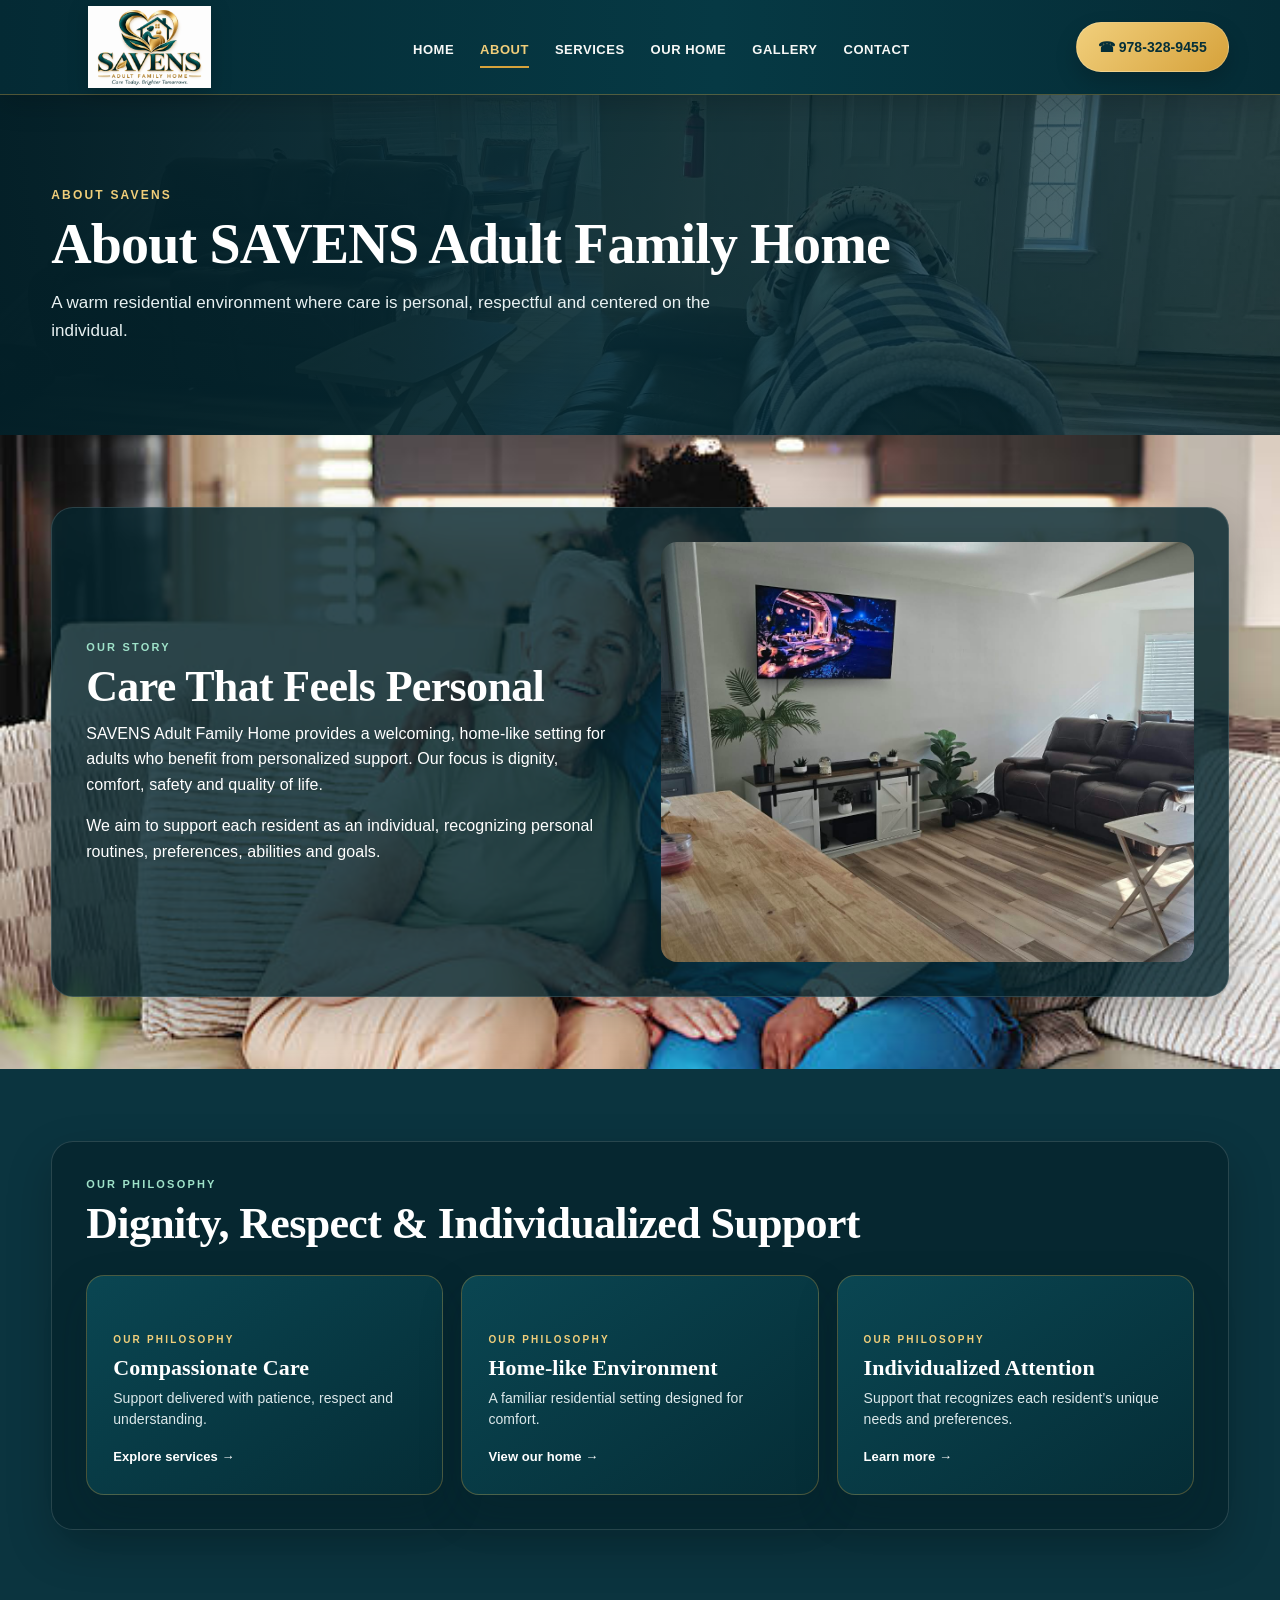
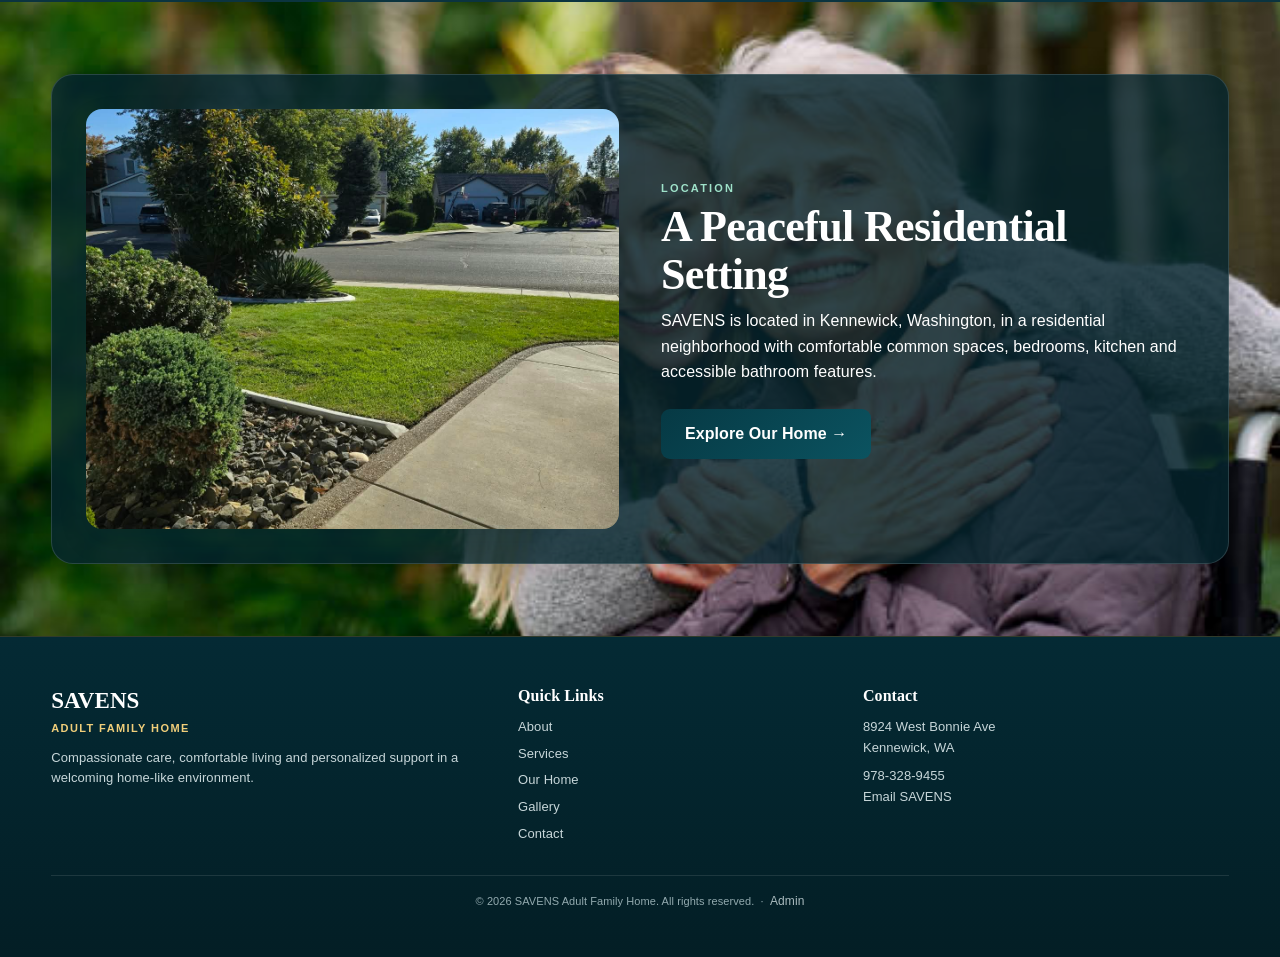
==== commit 624a4504: "Add files via upload" ====
--- a/about.html
+++ b/about.html
@@ -1,9 +1,9 @@
 <!DOCTYPE html><html lang="en"><head><meta charset="UTF-8"><meta name="viewport" content="width=device-width,initial-scale=1.0"><title>About | SAVENS Adult Family Home</title><meta name="description" content="SAVENS Adult Family Home in Kennewick, Washington."><link rel="stylesheet" href="style.css"></head><body><header class="site-header"><div class="container navbar"><a class="brand premium-brand" href="index.html" aria-label="SAVENS Adult Family Home home">
-      <img class="site-logo" src="images/savens-logo-premium.png" alt="SAVENS Adult Family Home">
+      <img class="site-logo" src="savens-logo-premium.png" alt="SAVENS Adult Family Home">
     </a><button class="menu-btn" id="menuBtn" aria-label="Open menu">☰</button><nav class="main-nav" id="mainNav"><a href="index.html" class="">Home</a><a href="about.html" class="active">About</a><a href="services.html" class="">Services</a><a href="our-home.html" class="">Our Home</a><a href="gallery.html" class="">Gallery</a><a href="contact.html" class="">Contact</a></nav><a class="call-btn" href="tel:+19783289455">☎ 978-328-9455</a></div></header>
-<section class="page-hero"><img src="images/living-room-wide.jpg" alt="SAVENS living area"><div class="container"><div class="kicker">ABOUT SAVENS</div><h1>About SAVENS Adult Family Home</h1><p>A warm residential environment where care is personal, respectful and centered on the individual.</p></div></section>
-<section class="section clean-image-section" style="background-image:url('images/bg-home-about.jpg')"><div class="container grid-2"><div><div class="eyebrow">Our Story</div><h2>Care That Feels Personal</h2><p class="lead">SAVENS Adult Family Home provides a welcoming, home-like setting for adults who benefit from personalized support. Our focus is dignity, comfort, safety and quality of life.</p><p style="margin-top:16px;color:#65797f">We aim to support each resident as an individual, recognizing personal routines, preferences, abilities and goals.</p></div><div class="photo-card"><img src="images/living-room-main.jpg" alt="Living room"></div></div></section>
-<section class="section section-soft clean-image-section" style="background-image:url('images/bg-about-philosophy.jpg')"><div class="container"><div class="eyebrow">Our Philosophy</div><h2>Dignity, Respect & Individualized Support</h2>
+<section class="page-hero"><img src="living-room-wide.jpg" alt="SAVENS living area"><div class="container"><div class="kicker">ABOUT SAVENS</div><h1>About SAVENS Adult Family Home</h1><p>A warm residential environment where care is personal, respectful and centered on the individual.</p></div></section>
+<section class="section clean-image-section" style="background-image:url('bg-home-about.jpg')"><div class="container grid-2"><div><div class="eyebrow">Our Story</div><h2>Care That Feels Personal</h2><p class="lead">SAVENS Adult Family Home provides a welcoming, home-like setting for adults who benefit from personalized support. Our focus is dignity, comfort, safety and quality of life.</p><p style="margin-top:16px;color:#65797f">We aim to support each resident as an individual, recognizing personal routines, preferences, abilities and goals.</p></div><div class="photo-card"><img src="living-room-main.jpg" alt="Living room"></div></div></section>
+<section class="section section-soft clean-image-section" style="background-image:url('bg-about-philosophy.jpg')"><div class="container"><div class="eyebrow">Our Philosophy</div><h2>Dignity, Respect & Individualized Support</h2>
 
 <div class="reference-three-grid">
   <a class="reference-why-card" href="services.html">
@@ -25,5 +25,5 @@
     <span class="reference-link">Learn more →</span>
   </a>
 </div></div></section>
-<section class="section clean-image-section" style="background-image:url('images/bg-home-environment.jpg')"><div class="container grid-2"><div class="photo-card"><img src="images/neighborhood.jpg" alt="Neighborhood"></div><div><div class="eyebrow">Location</div><h2>A Peaceful Residential Setting</h2><p class="lead">SAVENS is located in Kennewick, Washington, in a residential neighborhood with comfortable common spaces, bedrooms, kitchen and accessible bathroom features.</p><div class="actions"><a class="btn btn-dark" href="our-home.html">Explore Our Home →</a></div></div></div></section>
+<section class="section clean-image-section" style="background-image:url('bg-home-environment.jpg')"><div class="container grid-2"><div class="photo-card"><img src="neighborhood.jpg" alt="Neighborhood"></div><div><div class="eyebrow">Location</div><h2>A Peaceful Residential Setting</h2><p class="lead">SAVENS is located in Kennewick, Washington, in a residential neighborhood with comfortable common spaces, bedrooms, kitchen and accessible bathroom features.</p><div class="actions"><a class="btn btn-dark" href="our-home.html">Explore Our Home →</a></div></div></div></section>
 <footer><div class="container"><div class="footer-grid"><div><strong>SAVENS</strong><div class="accent">ADULT FAMILY HOME</div><p style="margin-top:10px">Compassionate care, comfortable living and personalized support in a welcoming home-like environment.</p></div><div class="footer-links"><strong style="font-size:16px;margin-bottom:8px">Quick Links</strong><a href="about.html">About</a><a href="services.html">Services</a><a href="our-home.html">Our Home</a><a href="gallery.html">Gallery</a><a href="contact.html">Contact</a></div><div><strong style="font-size:16px;margin-bottom:8px">Contact</strong><p>8924 West Bonnie Ave<br>Kennewick, WA</p><p style="margin-top:8px"><a href="tel:+19783289455">978-328-9455</a></p><p><a href="mailto:josphinemaseri6@gmail.com">Email SAVENS</a></p></div></div><div class="footer-bottom">© 2026 SAVENS Adult Family Home. All rights reserved. &nbsp;·&nbsp; <a class="admin-link" href="admin.html">Admin</a></div></div></footer><script src="script.js"></script></body></html>
--- a/style.css
+++ b/style.css
@@ -374,12 +374,12 @@
   background-repeat:no-repeat;
   background-attachment:fixed;
 }
-body.home-bg{background-image:url('images/care-outdoor.jpg')}
-body.about-bg{background-image:url('images/care-wheelchair.jpg')}
-body.services-bg{background-image:url('images/care-team.jpg')}
-body.homecare-bg{background-image:url('images/care-wheelchair.jpg')}
-body.gallery-bg{background-image:url('images/care-outdoor.jpg')}
-body.contact-bg{background-image:url('images/care-team.jpg')}
+body.home-bg{background-image:url('care-outdoor.jpg')}
+body.about-bg{background-image:url('care-wheelchair.jpg')}
+body.services-bg{background-image:url('care-team.jpg')}
+body.homecare-bg{background-image:url('care-wheelchair.jpg')}
+body.gallery-bg{background-image:url('care-outdoor.jpg')}
+body.contact-bg{background-image:url('care-team.jpg')}
 
 /* Remove the large plain-white page bands and let the photo show through. */
 body.home-bg .section,
@@ -626,7 +626,7 @@
   padding:70px 5%;
   background:
     linear-gradient(rgba(5,37,46,.70),rgba(5,37,46,.70)),
-    url('images/bg-contact.jpg') center/cover no-repeat;
+    url('bg-contact.jpg') center/cover no-repeat;
 }
 .thank-you-card{
   width:min(720px,100%);
@@ -818,7 +818,7 @@
 /* Real SAVENS photo for Our Home page sections */
 body.homecare-bg,
 body.homecare-bg .clean-image-section{
-  background-image:url('images/living-room-main.jpg') !important;
+  background-image:url('living-room-main.jpg') !important;
   background-size:cover !important;
   background-position:center !important;
 }
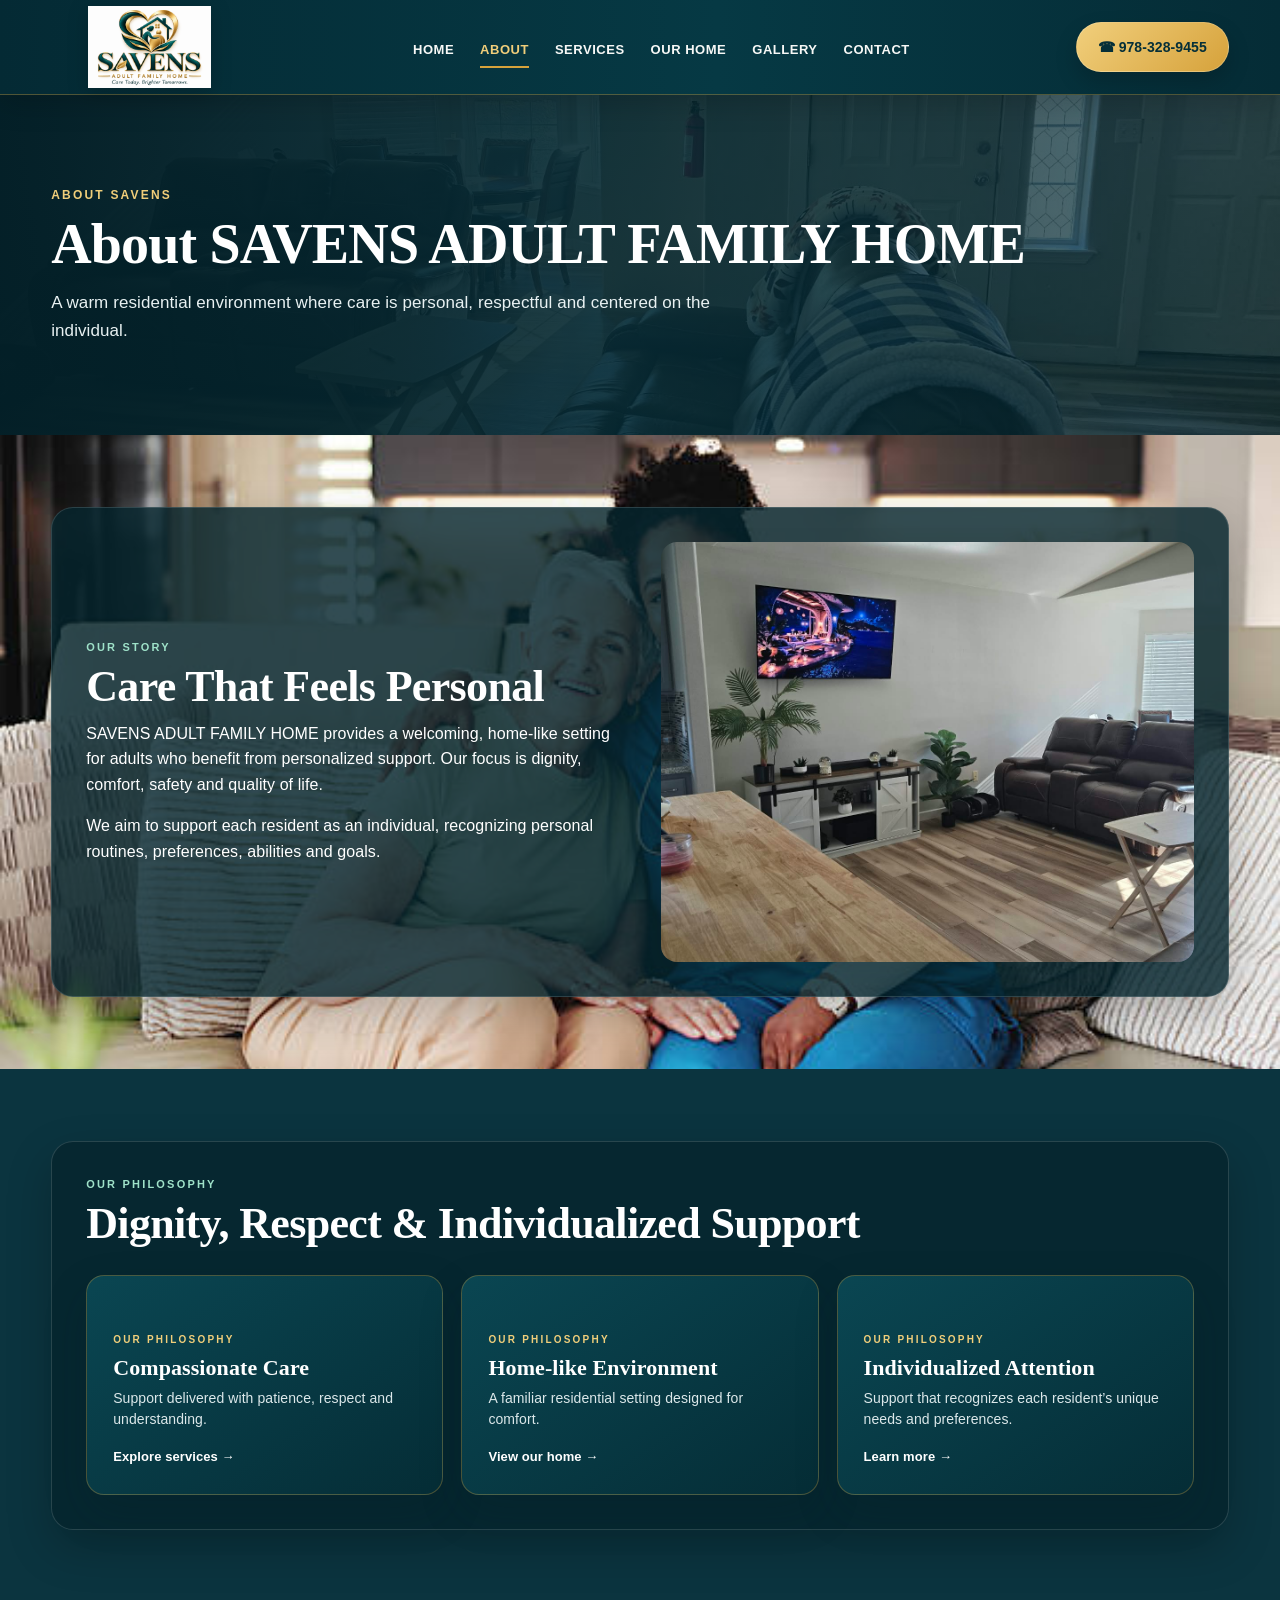
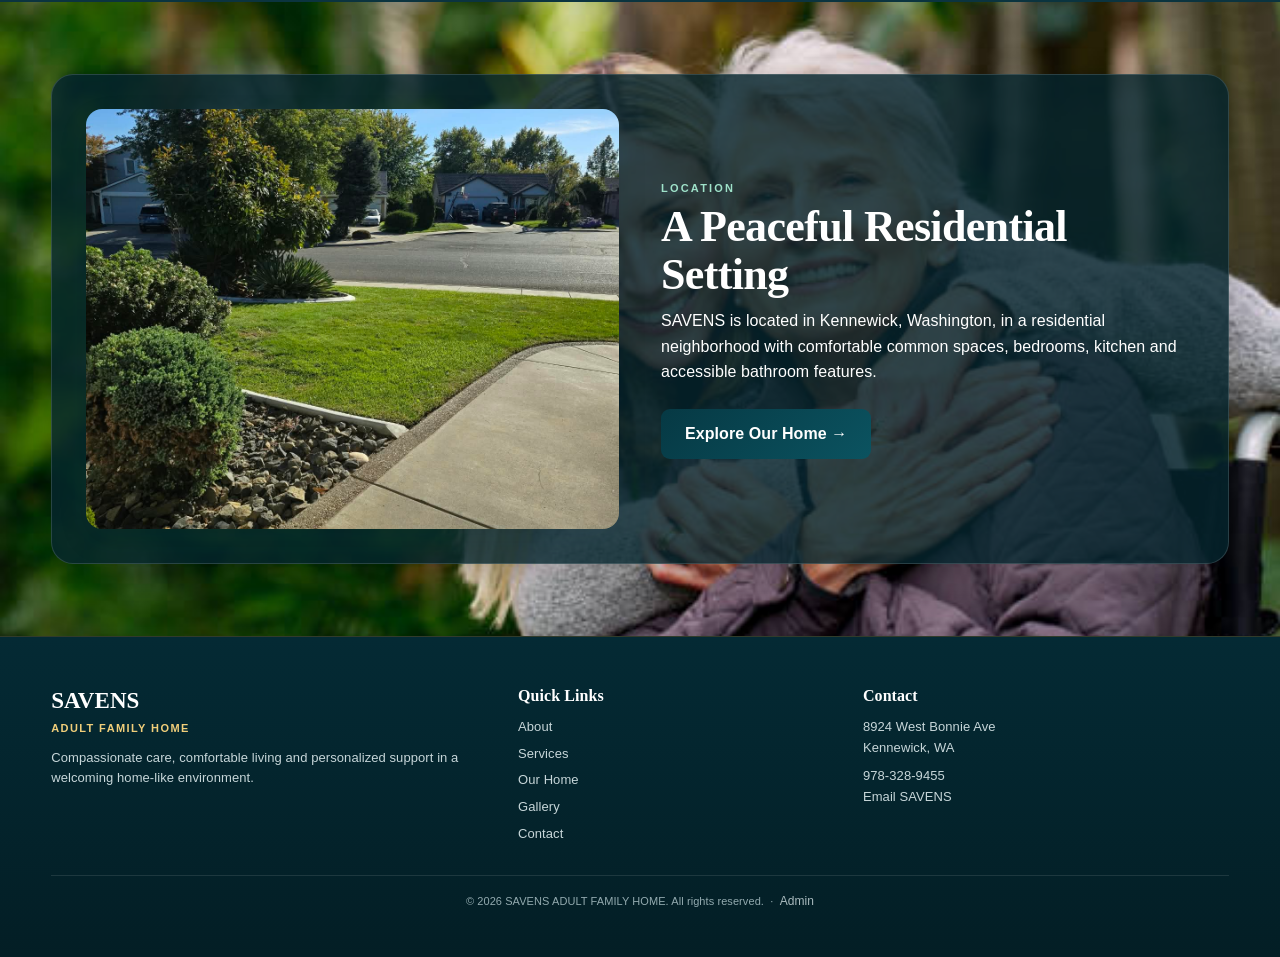
==== commit c6bc0c71: "Add files via upload" ====
--- a/about.html
+++ b/about.html
@@ -1,8 +1,8 @@
-<!DOCTYPE html><html lang="en"><head><meta charset="UTF-8"><meta name="viewport" content="width=device-width,initial-scale=1.0"><title>About | SAVENS Adult Family Home</title><meta name="description" content="SAVENS Adult Family Home in Kennewick, Washington."><link rel="stylesheet" href="style.css"></head><body><header class="site-header"><div class="container navbar"><a class="brand premium-brand" href="index.html" aria-label="SAVENS Adult Family Home home">
-      <img class="site-logo" src="savens-logo-premium.png" alt="SAVENS Adult Family Home">
+<!DOCTYPE html><html lang="en"><head><meta charset="UTF-8"><meta name="viewport" content="width=device-width,initial-scale=1.0"><title>About | SAVENS ADULT FAMILY HOME</title><meta name="description" content="SAVENS ADULT FAMILY HOME in Kennewick, Washington."><link rel="stylesheet" href="style.css"></head><body><header class="site-header"><div class="container navbar"><a class="brand premium-brand" href="index.html" aria-label="SAVENS ADULT FAMILY HOME home">
+      <img class="site-logo" src="savens-logo-premium.png" alt="SAVENS ADULT FAMILY HOME">
     </a><button class="menu-btn" id="menuBtn" aria-label="Open menu">☰</button><nav class="main-nav" id="mainNav"><a href="index.html" class="">Home</a><a href="about.html" class="active">About</a><a href="services.html" class="">Services</a><a href="our-home.html" class="">Our Home</a><a href="gallery.html" class="">Gallery</a><a href="contact.html" class="">Contact</a></nav><a class="call-btn" href="tel:+19783289455">☎ 978-328-9455</a></div></header>
-<section class="page-hero"><img src="living-room-wide.jpg" alt="SAVENS living area"><div class="container"><div class="kicker">ABOUT SAVENS</div><h1>About SAVENS Adult Family Home</h1><p>A warm residential environment where care is personal, respectful and centered on the individual.</p></div></section>
-<section class="section clean-image-section" style="background-image:url('bg-home-about.jpg')"><div class="container grid-2"><div><div class="eyebrow">Our Story</div><h2>Care That Feels Personal</h2><p class="lead">SAVENS Adult Family Home provides a welcoming, home-like setting for adults who benefit from personalized support. Our focus is dignity, comfort, safety and quality of life.</p><p style="margin-top:16px;color:#65797f">We aim to support each resident as an individual, recognizing personal routines, preferences, abilities and goals.</p></div><div class="photo-card"><img src="living-room-main.jpg" alt="Living room"></div></div></section>
+<section class="page-hero"><img src="living-room-wide.jpg" alt="SAVENS living area"><div class="container"><div class="kicker">ABOUT SAVENS</div><h1>About SAVENS ADULT FAMILY HOME</h1><p>A warm residential environment where care is personal, respectful and centered on the individual.</p></div></section>
+<section class="section clean-image-section" style="background-image:url('bg-home-about.jpg')"><div class="container grid-2"><div><div class="eyebrow">Our Story</div><h2>Care That Feels Personal</h2><p class="lead">SAVENS ADULT FAMILY HOME provides a welcoming, home-like setting for adults who benefit from personalized support. Our focus is dignity, comfort, safety and quality of life.</p><p style="margin-top:16px;color:#65797f">We aim to support each resident as an individual, recognizing personal routines, preferences, abilities and goals.</p></div><div class="photo-card"><img src="living-room-main.jpg" alt="Living room"></div></div></section>
 <section class="section section-soft clean-image-section" style="background-image:url('bg-about-philosophy.jpg')"><div class="container"><div class="eyebrow">Our Philosophy</div><h2>Dignity, Respect & Individualized Support</h2>
 
 <div class="reference-three-grid">
@@ -26,4 +26,4 @@
   </a>
 </div></div></section>
 <section class="section clean-image-section" style="background-image:url('bg-home-environment.jpg')"><div class="container grid-2"><div class="photo-card"><img src="neighborhood.jpg" alt="Neighborhood"></div><div><div class="eyebrow">Location</div><h2>A Peaceful Residential Setting</h2><p class="lead">SAVENS is located in Kennewick, Washington, in a residential neighborhood with comfortable common spaces, bedrooms, kitchen and accessible bathroom features.</p><div class="actions"><a class="btn btn-dark" href="our-home.html">Explore Our Home →</a></div></div></div></section>
-<footer><div class="container"><div class="footer-grid"><div><strong>SAVENS</strong><div class="accent">ADULT FAMILY HOME</div><p style="margin-top:10px">Compassionate care, comfortable living and personalized support in a welcoming home-like environment.</p></div><div class="footer-links"><strong style="font-size:16px;margin-bottom:8px">Quick Links</strong><a href="about.html">About</a><a href="services.html">Services</a><a href="our-home.html">Our Home</a><a href="gallery.html">Gallery</a><a href="contact.html">Contact</a></div><div><strong style="font-size:16px;margin-bottom:8px">Contact</strong><p>8924 West Bonnie Ave<br>Kennewick, WA</p><p style="margin-top:8px"><a href="tel:+19783289455">978-328-9455</a></p><p><a href="mailto:josphinemaseri6@gmail.com">Email SAVENS</a></p></div></div><div class="footer-bottom">© 2026 SAVENS Adult Family Home. All rights reserved. &nbsp;·&nbsp; <a class="admin-link" href="admin.html">Admin</a></div></div></footer><script src="script.js"></script></body></html>+<footer><div class="container"><div class="footer-grid"><div><strong>SAVENS</strong><div class="accent">ADULT FAMILY HOME</div><p style="margin-top:10px">Compassionate care, comfortable living and personalized support in a welcoming home-like environment.</p></div><div class="footer-links"><strong style="font-size:16px;margin-bottom:8px">Quick Links</strong><a href="about.html">About</a><a href="services.html">Services</a><a href="our-home.html">Our Home</a><a href="gallery.html">Gallery</a><a href="contact.html">Contact</a></div><div><strong style="font-size:16px;margin-bottom:8px">Contact</strong><p>8924 West Bonnie Ave<br>Kennewick, WA</p><p style="margin-top:8px"><a href="tel:+19783289455">978-328-9455</a></p><p><a href="mailto:savensadultfamilyhome@gmail.com">Email SAVENS</a></p></div></div><div class="footer-bottom">© 2026 SAVENS ADULT FAMILY HOME. All rights reserved. &nbsp;·&nbsp; <a class="admin-link" href="admin.html">Admin</a></div></div></footer><script src="script.js"></script></body></html>
